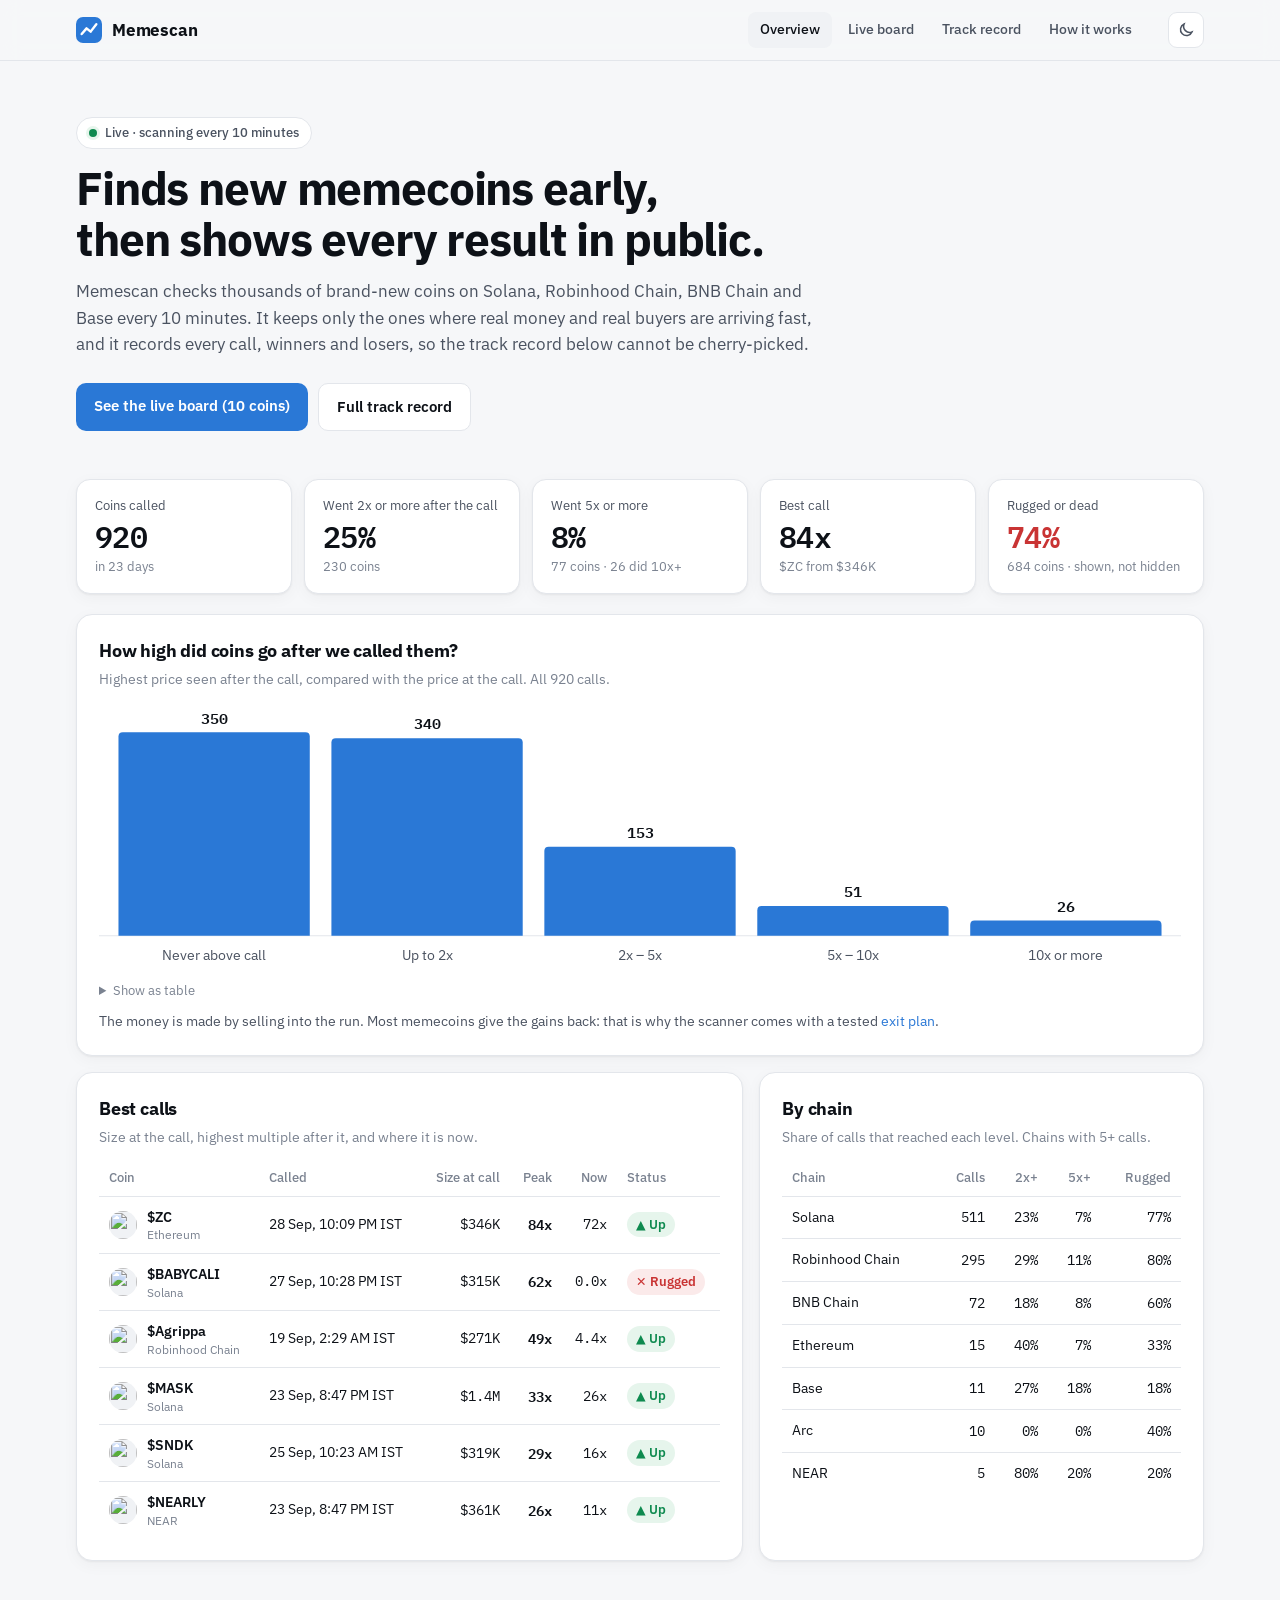
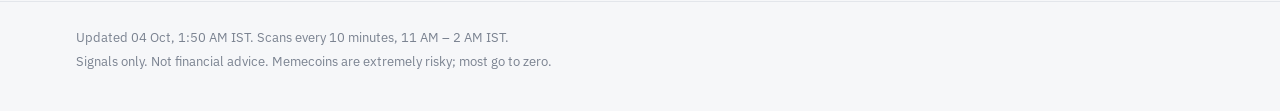
==== index.html @ b351936e "Website update 2026-10-03 20:23 UTC" ====
<!doctype html>
<html lang="en"><head>
<meta charset="utf-8"><meta name="viewport" content="width=device-width,initial-scale=1">
<title>Overview · Memescan</title>
<meta name="description" content="Memescan finds new memecoins early across Solana, Robinhood Chain, BNB Chain and Base, and publishes every call with its result.">
<link rel="icon" href="data:image/svg+xml,%3Csvg xmlns='http://www.w3.org/2000/svg' viewBox='0 0 32 32'%3E%3Crect width='32' height='32' rx='8' fill='%232a78d6'/%3E%3Cpath d='M7 21l6-7 5 4 7-9' stroke='white' stroke-width='3' fill='none' stroke-linecap='round' stroke-linejoin='round'/%3E%3C/svg%3E">
<script>try{var t=localStorage.getItem("ms-theme");if(t)document.documentElement.setAttribute("data-theme",t)}catch(e){}</script>
<link rel="preconnect" href="https://fonts.googleapis.com"><link rel="preconnect" href="https://fonts.gstatic.com" crossorigin><link href="https://fonts.googleapis.com/css2?family=IBM+Plex+Sans:wght@400;500;600;700&family=IBM+Plex+Mono:wght@500;600&display=swap" rel="stylesheet">
<link rel="stylesheet" href="style.css">
</head><body>
<header class="top"><div class="wrap topin">
  <a class="brand" href="index.html"><span class="logo" aria-hidden="true"></span>Memescan</a>
  <nav class="nav"><a href="index.html" aria-current=page>Overview</a><a href="board.html">Live board</a><a href="record.html">Track record</a><a href="method.html">How it works</a></nav>
  <button class="theme" id="theme" type="button" aria-label="Switch dark or light mode" title="Dark / light">
    <svg class="i-moon" viewBox="0 0 24 24" aria-hidden="true"><path d="M20 14.5A8 8 0 0 1 9.5 4a8 8 0 1 0 10.5 10.5z"/></svg>
    <svg class="i-sun" viewBox="0 0 24 24" aria-hidden="true"><circle cx="12" cy="12" r="4"/><path d="M12 2v2M12 20v2M4.9 4.9l1.4 1.4M17.7 17.7l1.4 1.4M2 12h2M20 12h2M4.9 19.1l1.4-1.4M17.7 6.3l1.4-1.4"/></svg>
  </button>
</div></header>
<main class="wrap">
<section class="hero">
  <span class="pill live"><i></i>Live · scanning every 10 minutes</span>
  <h1>Finds new memecoins early,<br>then shows every result in public.</h1>
  <p class="lede">Memescan checks thousands of brand-new coins on Solana, Robinhood Chain, BNB Chain and Base
  every 10 minutes. It keeps only the ones where real money and real buyers are arriving fast,
  and it records every call, winners and losers, so the track record below cannot be cherry-picked.</p>
  <div class="cta"><a class="btn" href="board.html">See the live board (10 coins)</a>
  <a class="btn ghost" href="record.html">Full track record</a></div>
</section>

<section class="tiles">
  <div class="tile"><span class="k">Coins called</span><span class="v">920</span><span class="h">in 23 days</span></div>
  <div class="tile"><span class="k">Went 2x or more after the call</span><span class="v">25%</span><span class="h">230 coins</span></div>
  <div class="tile"><span class="k">Went 5x or more</span><span class="v">8%</span><span class="h">77 coins · 26 did 10x+</span></div>
  <div class="tile"><span class="k">Best call</span><span class="v">84x</span><span class="h">$ZC from $346K</span></div>
  <div class="tile warn"><span class="k">Rugged or dead</span><span class="v">74%</span><span class="h">684 coins · shown, not hidden</span></div>
</section>

<section class="panel">
  <div class="ph2"><h2>How high did coins go after we called them?</h2>
  <p class="sub">Highest price seen after the call, compared with the price at the call. All 920 calls.</p></div>
  
<figure class="chart">
  <svg viewBox="0 0 1000 250" role="img" aria-label="How high calls went after the call">
    <line class="base" x1="0" x2="1000" y1="216" y2="216"/>
    <g class="bar"><title>Never above call: 350 calls (38%)</title><rect x="8.0" y="28" width="196.8" height="222" fill="transparent"/><path d="M18.0,216 V32.0 Q18.0,28.0 22.0,28.0 H190.8 Q194.8,28.0 194.8,32.0 V216 Z"/><text class="v" x="106.4" y="20.0" text-anchor="middle">350</text><text class="l" x="106.4" y="238" text-anchor="middle">Never above call</text></g><g class="bar"><title>Up to 2x: 340 calls (37%)</title><rect x="204.8" y="28" width="196.8" height="222" fill="transparent"/><path d="M214.8,216 V37.4 Q214.8,33.4 218.8,33.4 H387.6 Q391.6,33.4 391.6,37.4 V216 Z"/><text class="v" x="303.2" y="25.4" text-anchor="middle">340</text><text class="l" x="303.2" y="238" text-anchor="middle">Up to 2x</text></g><g class="bar"><title>2x – 5x: 153 calls (17%)</title><rect x="401.6" y="28" width="196.8" height="222" fill="transparent"/><path d="M411.6,216 V137.8 Q411.6,133.8 415.6,133.8 H584.4 Q588.4,133.8 588.4,137.8 V216 Z"/><text class="v" x="500.0" y="125.8" text-anchor="middle">153</text><text class="l" x="500.0" y="238" text-anchor="middle">2x – 5x</text></g><g class="bar"><title>5x – 10x: 51 calls (6%)</title><rect x="598.4" y="28" width="196.8" height="222" fill="transparent"/><path d="M608.4,216 V192.6 Q608.4,188.6 612.4,188.6 H781.2 Q785.2,188.6 785.2,192.6 V216 Z"/><text class="v" x="696.8" y="180.6" text-anchor="middle">51</text><text class="l" x="696.8" y="238" text-anchor="middle">5x – 10x</text></g><g class="bar"><title>10x or more: 26 calls (3%)</title><rect x="795.2" y="28" width="196.8" height="222" fill="transparent"/><path d="M805.2,216 V206.0 Q805.2,202.0 809.2,202.0 H978.0 Q982.0,202.0 982.0,206.0 V216 Z"/><text class="v" x="893.6" y="194.0" text-anchor="middle">26</text><text class="l" x="893.6" y="238" text-anchor="middle">10x or more</text></g>
  </svg>
  <details class="tableview"><summary>Show as table</summary>
    <table class="tbl small"><thead><tr><th>Highest price after the call</th><th>Calls</th><th>Share</th></tr></thead>
    <tbody><tr><td>Never above call</td><td>350</td><td>38%</td></tr><tr><td>Up to 2x</td><td>340</td><td>37%</td></tr><tr><td>2x – 5x</td><td>153</td><td>17%</td></tr><tr><td>5x – 10x</td><td>51</td><td>6%</td></tr><tr><td>10x or more</td><td>26</td><td>3%</td></tr></tbody></table></details>
</figure>
  <p class="note">The money is made by selling into the run. Most memecoins give the gains back:
  that is why the scanner comes with a tested <a href="method.html#exit">exit plan</a>.</p>
</section>

<div class="two">
<section class="panel">
  <div class="ph2"><h2>Best calls</h2><p class="sub">Size at the call, highest multiple after it, and where it is now.</p></div>
  <div class="scroll"><table class="tbl"><thead><tr><th>Coin</th><th>Called</th><th class=num>Size at call</th><th class=num>Peak</th><th class=num>Now</th><th>Status</th></tr></thead>
  <tbody><tr><td><div class="coin"><img src="https://cdn.dexscreener.com/cms/images/JQpVXIsES4OfgEFK?width=800&amp;height=800&amp;quality=95&amp;format=auto" alt="" loading="lazy" width="28" height="28"><div><b><a href="https://dexscreener.com/ethereum/0xf884f15815c943e08daebb0c8945d5b27cc7bfa4ed2880be1195048a9aad9f74" target="_blank" rel="noopener">$ZC</a></b><small>Ethereum</small></div></div></td><td>28 Sep, 10:09 PM IST</td><td class=num>$346K</td><td class='num em'>84x</td><td class=num>72x</td><td><span class="st good">▲ Up</span></td></tr><tr><td><div class="coin"><img src="https://cdn.dexscreener.com/cms/images/hQZdy748yNu90_dD?width=800&amp;height=800&amp;quality=95&amp;format=auto" alt="" loading="lazy" width="28" height="28"><div><b><a href="https://dexscreener.com/solana/9u9iogojtjavjt8uw8gxqptnazo9xktkfca2njkbask" target="_blank" rel="noopener">$BABYCALI</a></b><small>Solana</small></div></div></td><td>27 Sep, 10:28 PM IST</td><td class=num>$315K</td><td class='num em'>62x</td><td class=num>0.0x</td><td><span class="st bad">✕ Rugged</span></td></tr><tr><td><div class="coin"><img src="https://cdn.dexscreener.com/cms/images/pw6qn8a7rAB1Z5YX?width=800&amp;height=800&amp;quality=95&amp;format=auto" alt="" loading="lazy" width="28" height="28"><div><b><a href="https://dexscreener.com/robinhood/0x541bedd98337d22c46ff8196494f14e7d9922ddedf07b74df44c7020487e5fdf" target="_blank" rel="noopener">$Agrippa</a></b><small>Robinhood Chain</small></div></div></td><td>19 Sep, 2:29 AM IST</td><td class=num>$271K</td><td class='num em'>49x</td><td class=num>4.4x</td><td><span class="st good">▲ Up</span></td></tr><tr><td><div class="coin"><img src="https://cdn.dexscreener.com/cms/images/PB5UxIQwiLEbEuxL?width=800&amp;height=800&amp;quality=95&amp;format=auto" alt="" loading="lazy" width="28" height="28"><div><b><a href="https://dexscreener.com/solana/4gwh5sakgzoukhhj4rh3p5fmpu6ypuaexv6fah5jqyfm" target="_blank" rel="noopener">$MASK</a></b><small>Solana</small></div></div></td><td>23 Sep, 8:47 PM IST</td><td class=num>$1.4M</td><td class='num em'>33x</td><td class=num>26x</td><td><span class="st good">▲ Up</span></td></tr><tr><td><div class="coin"><img src="https://cdn.dexscreener.com/cms/images/ilHT3z5oniokEtrr?width=800&amp;height=800&amp;quality=95&amp;format=auto" alt="" loading="lazy" width="28" height="28"><div><b><a href="https://dexscreener.com/solana/dtrbpr4myid2s8wryckgidtqgu5r5uaw89cby9vv5be8" target="_blank" rel="noopener">$SNDK</a></b><small>Solana</small></div></div></td><td>25 Sep, 10:23 AM IST</td><td class=num>$319K</td><td class='num em'>29x</td><td class=num>16x</td><td><span class="st good">▲ Up</span></td></tr><tr><td><div class="coin"><img src="https://cdn.dexscreener.com/cms/images/s3Z9hduiknYDj9aP?width=800&amp;height=800&amp;quality=95&amp;format=auto" alt="" loading="lazy" width="28" height="28"><div><b><a href="https://dexscreener.com/near/refv2-nearly-993927.nearlytrade.near:wrap.near:10000" target="_blank" rel="noopener">$NEARLY</a></b><small>NEAR</small></div></div></td><td>23 Sep, 8:47 PM IST</td><td class=num>$361K</td><td class='num em'>26x</td><td class=num>11x</td><td><span class="st good">▲ Up</span></td></tr></tbody></table></div>
</section>
<section class="panel">
  <div class="ph2"><h2>By chain</h2><p class="sub">Share of calls that reached each level. Chains with 5+ calls.</p></div>
  <div class="scroll"><table class="tbl"><thead><tr><th>Chain</th><th class=num>Calls</th><th class=num>2x+</th><th class=num>5x+</th><th class=num>Rugged</th></tr></thead>
  <tbody><tr><td>Solana</td><td class=num>511</td><td class=num>23%</td><td class=num>7%</td><td class=num>77%</td></tr><tr><td>Robinhood Chain</td><td class=num>295</td><td class=num>29%</td><td class=num>11%</td><td class=num>80%</td></tr><tr><td>BNB Chain</td><td class=num>72</td><td class=num>18%</td><td class=num>8%</td><td class=num>60%</td></tr><tr><td>Ethereum</td><td class=num>15</td><td class=num>40%</td><td class=num>7%</td><td class=num>33%</td></tr><tr><td>Base</td><td class=num>11</td><td class=num>27%</td><td class=num>18%</td><td class=num>18%</td></tr><tr><td>Arc</td><td class=num>10</td><td class=num>0%</td><td class=num>0%</td><td class=num>40%</td></tr><tr><td>NEAR</td><td class=num>5</td><td class=num>80%</td><td class=num>20%</td><td class=num>20%</td></tr></tbody></table></div>
</section>
</div></main>
<footer class="foot"><div class="wrap">
  <p>Updated 04 Oct, 1:50 AM IST. Scans every 10 minutes, 11 AM – 2 AM IST.</p>
  <p>Signals only. Not financial advice. Memecoins are extremely risky; most go to zero.</p>
</div></footer>
<script>
(function(){var b=document.getElementById("theme"),r=document.documentElement;
function dark(){var t=r.getAttribute("data-theme");return t?t==="dark":matchMedia("(prefers-color-scheme: dark)").matches}
b.addEventListener("click",function(){var n=dark()?"light":"dark";r.setAttribute("data-theme",n);try{localStorage.setItem("ms-theme",n)}catch(e){}});})();
</script>

</body></html>
---- style.css ----
:root{--bg:#f6f7f9;--surface:#ffffff;--surface-2:#f0f2f5;--line:#e3e6eb;--ink:#0d1117;--ink-2:#4a5260;--ink-3:#7a8290;
--brand:#2a78d6;--brand-ink:#ffffff;--good:#0e8a4f;--good-bg:#e6f5ec;--bad:#c93434;--bad-bg:#fbeaea;--mid:#8a6a00;--mid-bg:#fbf3dc;
--hot:#b4531b;--shadow:0 1px 2px rgba(13,17,23,.05),0 4px 16px rgba(13,17,23,.04);color-scheme:light}
@media (prefers-color-scheme:dark){:root:not([data-theme="light"]){--bg:#0b0e13;--surface:#12161d;--surface-2:#181d26;--line:#232a35;
--ink:#eef1f5;--ink-2:#aab2bf;--ink-3:#7c8594;--brand:#3987e5;--good:#3ccf86;--good-bg:#0f2a1d;--bad:#ff7b7b;--bad-bg:#2d1416;
--mid:#e6b94a;--mid-bg:#2a2210;--hot:#ff9a5c;--shadow:none;--sun:block;--moon:none;color-scheme:dark}}
:root[data-theme="dark"]{--bg:#0b0e13;--surface:#12161d;--surface-2:#181d26;--line:#232a35;--ink:#eef1f5;--ink-2:#aab2bf;--ink-3:#7c8594;
--brand:#3987e5;--good:#3ccf86;--good-bg:#0f2a1d;--bad:#ff7b7b;--bad-bg:#2d1416;--mid:#e6b94a;--mid-bg:#2a2210;--hot:#ff9a5c;--shadow:none;--sun:block;--moon:none;color-scheme:dark}
*{box-sizing:border-box}html{-webkit-text-size-adjust:100%}
body{margin:0;background:var(--bg);color:var(--ink);font:15px/1.55 'IBM Plex Sans',system-ui,-apple-system,Segoe UI,sans-serif}
a{color:var(--brand);text-decoration:none}a:hover{text-decoration:underline}
.wrap{max-width:1160px;margin:0 auto;padding:0 16px}
.top{position:sticky;top:0;z-index:5;background:color-mix(in srgb,var(--bg) 88%,transparent);backdrop-filter:blur(10px);border-bottom:1px solid var(--line)}
.topin{display:flex;align-items:center;gap:24px;height:60px}
.brand{display:flex;align-items:center;gap:10px;font-weight:700;font-size:17px;color:var(--ink);letter-spacing:-.01em}
.brand:hover{text-decoration:none}
.logo{width:26px;height:26px;border-radius:7px;background:var(--brand) url("data:image/svg+xml,%3Csvg xmlns='http://www.w3.org/2000/svg' viewBox='0 0 32 32'%3E%3Cpath d='M7 21l6-7 5 4 7-9' stroke='white' stroke-width='3' fill='none' stroke-linecap='round' stroke-linejoin='round'/%3E%3C/svg%3E") center/100%}
.nav{display:flex;gap:4px;overflow-x:auto;scrollbar-width:none;margin-left:auto}
.nav a{color:var(--ink-2);padding:7px 12px;border-radius:8px;font-weight:500;font-size:14px;white-space:nowrap}
.nav a:hover{background:var(--surface-2);text-decoration:none;color:var(--ink)}
.nav a[aria-current]{color:var(--ink);background:var(--surface-2)}
.theme{flex:none;width:36px;height:36px;border-radius:9px;border:1px solid var(--line);background:var(--surface);color:var(--ink-2);display:grid;place-items:center;cursor:pointer;padding:0}
.theme:hover{color:var(--ink)}.theme:focus-visible,.btn:focus-visible,.nav a:focus-visible{outline:2px solid var(--brand);outline-offset:2px}
.theme svg{width:18px;height:18px;fill:none;stroke:currentColor;stroke-width:2;stroke-linecap:round}
.theme .i-sun{display:var(--sun,none)}.theme .i-moon{display:var(--moon,block)}
h1{font-size:clamp(28px,4.4vw,46px);line-height:1.1;letter-spacing:-.025em;margin:14px 0 14px;font-weight:700}
h2{font-size:18px;margin:0;letter-spacing:-.01em}h3{margin:0}
.lede{color:var(--ink-2);font-size:17px;max-width:760px;margin:0}
.hero{padding:56px 0 28px}.pagehead{padding:40px 0 20px}
.pill{display:inline-flex;align-items:center;gap:8px;font-size:13px;font-weight:500;padding:5px 12px;border-radius:99px;border:1px solid var(--line);background:var(--surface);color:var(--ink-2)}
.pill i{width:8px;height:8px;border-radius:50%;background:var(--good);box-shadow:0 0 0 3px var(--good-bg)}
.pill.quiet i{background:var(--mid);box-shadow:0 0 0 3px var(--mid-bg)}
.cta{display:flex;gap:10px;flex-wrap:wrap;margin-top:26px}
.btn{background:var(--brand);color:var(--brand-ink);padding:11px 18px;border-radius:10px;font-weight:600;font-size:15px}
.btn:hover{text-decoration:none;filter:brightness(1.08)}
.btn.ghost{background:var(--surface);color:var(--ink);border:1px solid var(--line)}
.tiles{display:grid;grid-template-columns:repeat(auto-fit,minmax(190px,1fr));gap:12px;margin:20px 0}
.tile{background:var(--surface);border:1px solid var(--line);border-radius:14px;padding:16px 18px;box-shadow:var(--shadow);display:flex;flex-direction:column;gap:4px;min-width:0}
.tile .k{font-size:13px;color:var(--ink-2)}
.tile .v{font:600 30px/1.1 'IBM Plex Mono',ui-monospace,monospace;letter-spacing:-.02em}
.tile .h{font-size:13px;color:var(--ink-3)}
.tile.warn .v{color:var(--bad)}
.tiles.small .v{font-size:24px}
.panel{background:var(--surface);border:1px solid var(--line);border-radius:16px;padding:22px;box-shadow:var(--shadow);margin:16px 0}
.panel p{margin:10px 0 0}.ph2{margin-bottom:12px}.sub{color:var(--ink-3);font-size:14px;margin:4px 0 0!important}
.note{color:var(--ink-2);font-size:14px}
.two{display:grid;grid-template-columns:1.5fr 1fr;gap:16px}.two .panel{margin:0}
.chart{margin:8px 0 0}.chart svg{width:100%;height:auto;display:block}
.chart .bar path{fill:var(--brand)}.chart .bar:hover path{filter:brightness(1.15)}
.chart .v{font:600 14px 'IBM Plex Mono',monospace;fill:var(--ink)}.chart .l{font-size:12.5px;fill:var(--ink-2)}
.chart .base{stroke:var(--line);stroke-width:1}
.tableview{margin-top:8px;font-size:13px;color:var(--ink-3)}.tableview summary{cursor:pointer}
.scroll{overflow-x:auto;-webkit-overflow-scrolling:touch}
.tbl{width:100%;border-collapse:collapse;font-size:14px}
.tbl th{text-align:left;font-weight:500;color:var(--ink-3);font-size:12.5px;padding:8px 10px;border-bottom:1px solid var(--line);white-space:nowrap}
.tbl td{padding:10px;border-bottom:1px solid var(--line);white-space:nowrap;vertical-align:middle}
.tbl tr:last-child td{border-bottom:0}.tbl th.num{font-family:inherit;font-size:12.5px}.tbl .num{text-align:right;font-family:'IBM Plex Mono',monospace;font-size:13.5px}
.tbl .em{font-weight:600}.tbl td.up{color:var(--good)}.tbl td.down{color:var(--bad)}.tbl.small td,.tbl.small th{padding:6px 8px}
.tbl th[data-sort]{cursor:pointer}.tbl th[data-sort]::after{content:" ↕";opacity:.4}
.tbl th[aria-sort=descending]::after{content:" ↓";opacity:1}.tbl th[aria-sort=ascending]::after{content:" ↑";opacity:1}
.coin{display:flex;align-items:center;gap:10px}.coin img,.coin .ph{width:28px;height:28px;border-radius:50%;flex:none;object-fit:cover;background:var(--surface-2)}
.coin .ph{display:grid;place-items:center;font-size:12px;font-weight:600;color:var(--ink-2)}
.coin b{display:block;font-weight:600}.coin b a{color:var(--ink)}.coin small{display:block;color:var(--ink-3);font-size:12px;line-height:1.2}
.st{display:inline-block;font-size:12.5px;font-weight:600;padding:3px 9px;border-radius:99px}
.st.good{color:var(--good);background:var(--good-bg)}.st.bad{color:var(--bad);background:var(--bad-bg)}.st.mid{color:var(--mid);background:var(--mid-bg)}
.filters{display:flex;flex-wrap:wrap;gap:12px;align-items:flex-end;margin-bottom:12px}
.filters label{display:flex;flex-direction:column;gap:4px;font-size:12.5px;color:var(--ink-3)}
.filters input,.filters select{font:inherit;font-size:14px;color:var(--ink);background:var(--surface-2);border:1px solid var(--line);border-radius:8px;padding:8px 10px;min-width:150px}
.count{margin-left:auto;color:var(--ink-3);font-size:13px}
.exit{margin-top:14px;display:inline-block;background:var(--mid-bg);color:var(--mid);font-weight:600;font-size:14px;padding:8px 14px;border-radius:10px}
.grid{display:grid;grid-template-columns:repeat(2,1fr);gap:16px;margin:10px 0 30px}
.card{background:var(--surface);border:1px solid var(--line);border-radius:16px;padding:18px;box-shadow:var(--shadow);display:flex;flex-direction:column;gap:14px;min-width:0}
.card.strong{border-color:color-mix(in srgb,var(--hot) 55%,var(--line))}
.card header{display:flex;align-items:center;gap:12px}
.card .rank{font:600 13px 'IBM Plex Mono',monospace;color:var(--ink-3)}
.card .t{min-width:0;flex:1}.card h3{font-size:20px;letter-spacing:-.01em}.card h3 a{color:var(--ink)}
.card .t small{color:var(--ink-3);display:block;overflow:hidden;text-overflow:ellipsis;white-space:nowrap}
.card .score{font:600 22px 'IBM Plex Mono',monospace;background:var(--surface-2);border-radius:10px;padding:6px 10px}
.card.strong .score{color:var(--hot)}
.chips{display:flex;flex-wrap:wrap;gap:6px}
.chip{font-size:12px;font-weight:500;padding:3px 9px;border-radius:99px;background:var(--surface-2);color:var(--ink-2)}
.chip.lane{color:var(--brand)}.chip.good{color:var(--good);background:var(--good-bg)}.chip.hot{color:var(--hot);background:color-mix(in srgb,var(--hot) 14%,transparent)}
.facts{display:grid;grid-template-columns:repeat(4,1fr);gap:10px 12px;background:var(--surface-2);border-radius:12px;padding:12px}
.fact{display:flex;flex-direction:column;min-width:0}.fact span{font-size:11.5px;color:var(--ink-3)}
.fact b{font:600 14px 'IBM Plex Mono',monospace}.fact b.up{color:var(--good)}.fact b.down{color:var(--bad)}
.story{border-left:3px solid var(--brand);padding-left:12px;font-size:14px;color:var(--ink-2)}.story p{margin:6px 0}
.vchip{font-size:12px;font-weight:600;text-transform:capitalize;color:var(--ink-2)}
.vchip.strong{color:var(--good)}.vchip.weak{color:var(--bad)}
.flags,.why ul{margin:0;padding-left:18px;font-size:14px;color:var(--ink-2)}.flags li,.warn li{color:var(--bad)}
.why .warn{margin-top:6px}
.card footer{display:flex;flex-wrap:wrap;gap:8px 14px;align-items:center;border-top:1px solid var(--line);padding-top:12px;margin-top:auto}
.card code{font-size:11.5px;color:var(--ink-3);overflow:hidden;text-overflow:ellipsis;white-space:nowrap;max-width:100%;user-select:all}
.links{display:flex;gap:10px;flex-wrap:wrap;font-size:13px}
.empty{text-align:center;color:var(--ink-2)}
.steps{display:grid;grid-template-columns:repeat(5,1fr);gap:12px;margin:10px 0}
.step{background:var(--surface);border:1px solid var(--line);border-radius:14px;padding:18px;box-shadow:var(--shadow)}
.step span{display:inline-grid;place-items:center;width:28px;height:28px;border-radius:8px;background:var(--brand);color:#fff;font-weight:700;font-size:14px}
.step h3{margin:12px 0 6px;font-size:16px}.step p{margin:0;font-size:14px;color:var(--ink-2)}
.plain{margin:0;padding-left:18px;color:var(--ink-2)}.plain li{margin:8px 0}.plain b{color:var(--ink)}
.foot{border-top:1px solid var(--line);margin-top:40px;padding:22px 0 34px;color:var(--ink-3);font-size:13px}.foot p{margin:4px 0}
@media (max-width:960px){.two,.grid{grid-template-columns:1fr}.steps{grid-template-columns:1fr 1fr}}
@media (max-width:560px){.tiles{grid-template-columns:1fr 1fr}.tile{padding:14px}.tile .v{font-size:24px}.facts{grid-template-columns:repeat(2,1fr)}
.steps{grid-template-columns:1fr}.hero{padding-top:32px}.topin{flex-wrap:wrap;height:auto;gap:8px;padding-top:10px}.theme{margin-left:auto}.nav{order:3;width:100%;margin:0 0 0 -8px;padding-bottom:8px}.nav a{padding:6px 8px;font-size:13.5px}.count{margin-left:0}}
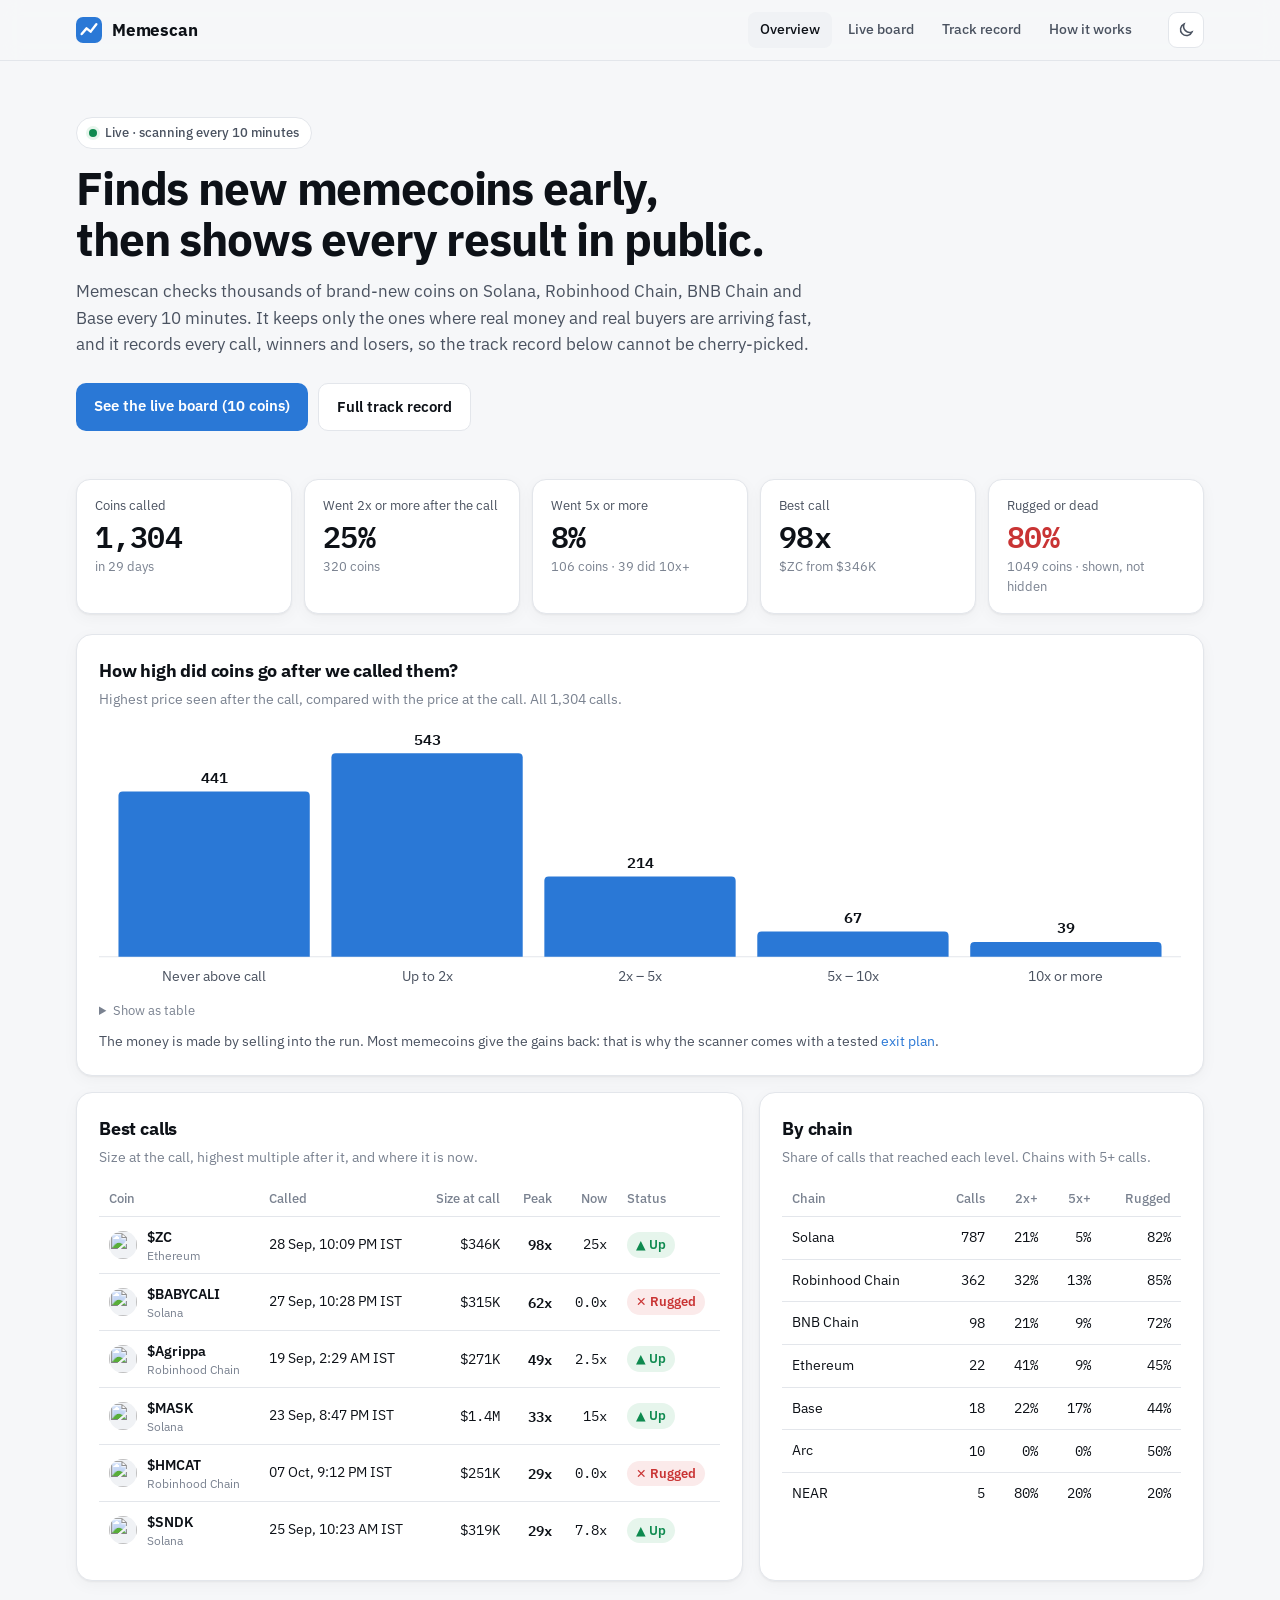
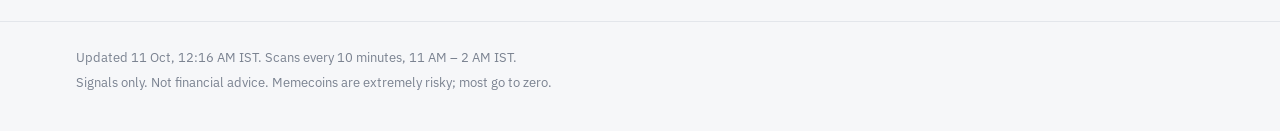
==== commit 2c9a6745: "Website update 2026-10-10 18:48 UTC" ====
--- a/index.html
+++ b/index.html
@@ -28,25 +28,25 @@
 </section>
 
 <section class="tiles">
-  <div class="tile"><span class="k">Coins called</span><span class="v">920</span><span class="h">in 23 days</span></div>
-  <div class="tile"><span class="k">Went 2x or more after the call</span><span class="v">25%</span><span class="h">230 coins</span></div>
-  <div class="tile"><span class="k">Went 5x or more</span><span class="v">8%</span><span class="h">77 coins · 26 did 10x+</span></div>
-  <div class="tile"><span class="k">Best call</span><span class="v">84x</span><span class="h">$ZC from $346K</span></div>
-  <div class="tile warn"><span class="k">Rugged or dead</span><span class="v">74%</span><span class="h">684 coins · shown, not hidden</span></div>
+  <div class="tile"><span class="k">Coins called</span><span class="v">1,304</span><span class="h">in 29 days</span></div>
+  <div class="tile"><span class="k">Went 2x or more after the call</span><span class="v">25%</span><span class="h">320 coins</span></div>
+  <div class="tile"><span class="k">Went 5x or more</span><span class="v">8%</span><span class="h">106 coins · 39 did 10x+</span></div>
+  <div class="tile"><span class="k">Best call</span><span class="v">98x</span><span class="h">$ZC from $346K</span></div>
+  <div class="tile warn"><span class="k">Rugged or dead</span><span class="v">80%</span><span class="h">1049 coins · shown, not hidden</span></div>
 </section>
 
 <section class="panel">
   <div class="ph2"><h2>How high did coins go after we called them?</h2>
-  <p class="sub">Highest price seen after the call, compared with the price at the call. All 920 calls.</p></div>
+  <p class="sub">Highest price seen after the call, compared with the price at the call. All 1,304 calls.</p></div>
   
 <figure class="chart">
   <svg viewBox="0 0 1000 250" role="img" aria-label="How high calls went after the call">
     <line class="base" x1="0" x2="1000" y1="216" y2="216"/>
-    <g class="bar"><title>Never above call: 350 calls (38%)</title><rect x="8.0" y="28" width="196.8" height="222" fill="transparent"/><path d="M18.0,216 V32.0 Q18.0,28.0 22.0,28.0 H190.8 Q194.8,28.0 194.8,32.0 V216 Z"/><text class="v" x="106.4" y="20.0" text-anchor="middle">350</text><text class="l" x="106.4" y="238" text-anchor="middle">Never above call</text></g><g class="bar"><title>Up to 2x: 340 calls (37%)</title><rect x="204.8" y="28" width="196.8" height="222" fill="transparent"/><path d="M214.8,216 V37.4 Q214.8,33.4 218.8,33.4 H387.6 Q391.6,33.4 391.6,37.4 V216 Z"/><text class="v" x="303.2" y="25.4" text-anchor="middle">340</text><text class="l" x="303.2" y="238" text-anchor="middle">Up to 2x</text></g><g class="bar"><title>2x – 5x: 153 calls (17%)</title><rect x="401.6" y="28" width="196.8" height="222" fill="transparent"/><path d="M411.6,216 V137.8 Q411.6,133.8 415.6,133.8 H584.4 Q588.4,133.8 588.4,137.8 V216 Z"/><text class="v" x="500.0" y="125.8" text-anchor="middle">153</text><text class="l" x="500.0" y="238" text-anchor="middle">2x – 5x</text></g><g class="bar"><title>5x – 10x: 51 calls (6%)</title><rect x="598.4" y="28" width="196.8" height="222" fill="transparent"/><path d="M608.4,216 V192.6 Q608.4,188.6 612.4,188.6 H781.2 Q785.2,188.6 785.2,192.6 V216 Z"/><text class="v" x="696.8" y="180.6" text-anchor="middle">51</text><text class="l" x="696.8" y="238" text-anchor="middle">5x – 10x</text></g><g class="bar"><title>10x or more: 26 calls (3%)</title><rect x="795.2" y="28" width="196.8" height="222" fill="transparent"/><path d="M805.2,216 V206.0 Q805.2,202.0 809.2,202.0 H978.0 Q982.0,202.0 982.0,206.0 V216 Z"/><text class="v" x="893.6" y="194.0" text-anchor="middle">26</text><text class="l" x="893.6" y="238" text-anchor="middle">10x or more</text></g>
+    <g class="bar"><title>Never above call: 441 calls (34%)</title><rect x="8.0" y="28" width="196.8" height="222" fill="transparent"/><path d="M18.0,216 V67.3 Q18.0,63.3 22.0,63.3 H190.8 Q194.8,63.3 194.8,67.3 V216 Z"/><text class="v" x="106.4" y="55.3" text-anchor="middle">441</text><text class="l" x="106.4" y="238" text-anchor="middle">Never above call</text></g><g class="bar"><title>Up to 2x: 543 calls (42%)</title><rect x="204.8" y="28" width="196.8" height="222" fill="transparent"/><path d="M214.8,216 V32.0 Q214.8,28.0 218.8,28.0 H387.6 Q391.6,28.0 391.6,32.0 V216 Z"/><text class="v" x="303.2" y="20.0" text-anchor="middle">543</text><text class="l" x="303.2" y="238" text-anchor="middle">Up to 2x</text></g><g class="bar"><title>2x – 5x: 214 calls (16%)</title><rect x="401.6" y="28" width="196.8" height="222" fill="transparent"/><path d="M411.6,216 V145.9 Q411.6,141.9 415.6,141.9 H584.4 Q588.4,141.9 588.4,145.9 V216 Z"/><text class="v" x="500.0" y="133.9" text-anchor="middle">214</text><text class="l" x="500.0" y="238" text-anchor="middle">2x – 5x</text></g><g class="bar"><title>5x – 10x: 67 calls (5%)</title><rect x="598.4" y="28" width="196.8" height="222" fill="transparent"/><path d="M608.4,216 V196.8 Q608.4,192.8 612.4,192.8 H781.2 Q785.2,192.8 785.2,196.8 V216 Z"/><text class="v" x="696.8" y="184.8" text-anchor="middle">67</text><text class="l" x="696.8" y="238" text-anchor="middle">5x – 10x</text></g><g class="bar"><title>10x or more: 39 calls (3%)</title><rect x="795.2" y="28" width="196.8" height="222" fill="transparent"/><path d="M805.2,216 V206.5 Q805.2,202.5 809.2,202.5 H978.0 Q982.0,202.5 982.0,206.5 V216 Z"/><text class="v" x="893.6" y="194.5" text-anchor="middle">39</text><text class="l" x="893.6" y="238" text-anchor="middle">10x or more</text></g>
   </svg>
   <details class="tableview"><summary>Show as table</summary>
     <table class="tbl small"><thead><tr><th>Highest price after the call</th><th>Calls</th><th>Share</th></tr></thead>
-    <tbody><tr><td>Never above call</td><td>350</td><td>38%</td></tr><tr><td>Up to 2x</td><td>340</td><td>37%</td></tr><tr><td>2x – 5x</td><td>153</td><td>17%</td></tr><tr><td>5x – 10x</td><td>51</td><td>6%</td></tr><tr><td>10x or more</td><td>26</td><td>3%</td></tr></tbody></table></details>
+    <tbody><tr><td>Never above call</td><td>441</td><td>34%</td></tr><tr><td>Up to 2x</td><td>543</td><td>42%</td></tr><tr><td>2x – 5x</td><td>214</td><td>16%</td></tr><tr><td>5x – 10x</td><td>67</td><td>5%</td></tr><tr><td>10x or more</td><td>39</td><td>3%</td></tr></tbody></table></details>
 </figure>
   <p class="note">The money is made by selling into the run. Most memecoins give the gains back:
   that is why the scanner comes with a tested <a href="method.html#exit">exit plan</a>.</p>
@@ -56,16 +56,16 @@
 <section class="panel">
   <div class="ph2"><h2>Best calls</h2><p class="sub">Size at the call, highest multiple after it, and where it is now.</p></div>
   <div class="scroll"><table class="tbl"><thead><tr><th>Coin</th><th>Called</th><th class=num>Size at call</th><th class=num>Peak</th><th class=num>Now</th><th>Status</th></tr></thead>
-  <tbody><tr><td><div class="coin"><img src="https://cdn.dexscreener.com/cms/images/JQpVXIsES4OfgEFK?width=800&amp;height=800&amp;quality=95&amp;format=auto" alt="" loading="lazy" width="28" height="28"><div><b><a href="https://dexscreener.com/ethereum/0xf884f15815c943e08daebb0c8945d5b27cc7bfa4ed2880be1195048a9aad9f74" target="_blank" rel="noopener">$ZC</a></b><small>Ethereum</small></div></div></td><td>28 Sep, 10:09 PM IST</td><td class=num>$346K</td><td class='num em'>84x</td><td class=num>72x</td><td><span class="st good">▲ Up</span></td></tr><tr><td><div class="coin"><img src="https://cdn.dexscreener.com/cms/images/hQZdy748yNu90_dD?width=800&amp;height=800&amp;quality=95&amp;format=auto" alt="" loading="lazy" width="28" height="28"><div><b><a href="https://dexscreener.com/solana/9u9iogojtjavjt8uw8gxqptnazo9xktkfca2njkbask" target="_blank" rel="noopener">$BABYCALI</a></b><small>Solana</small></div></div></td><td>27 Sep, 10:28 PM IST</td><td class=num>$315K</td><td class='num em'>62x</td><td class=num>0.0x</td><td><span class="st bad">✕ Rugged</span></td></tr><tr><td><div class="coin"><img src="https://cdn.dexscreener.com/cms/images/pw6qn8a7rAB1Z5YX?width=800&amp;height=800&amp;quality=95&amp;format=auto" alt="" loading="lazy" width="28" height="28"><div><b><a href="https://dexscreener.com/robinhood/0x541bedd98337d22c46ff8196494f14e7d9922ddedf07b74df44c7020487e5fdf" target="_blank" rel="noopener">$Agrippa</a></b><small>Robinhood Chain</small></div></div></td><td>19 Sep, 2:29 AM IST</td><td class=num>$271K</td><td class='num em'>49x</td><td class=num>4.4x</td><td><span class="st good">▲ Up</span></td></tr><tr><td><div class="coin"><img src="https://cdn.dexscreener.com/cms/images/PB5UxIQwiLEbEuxL?width=800&amp;height=800&amp;quality=95&amp;format=auto" alt="" loading="lazy" width="28" height="28"><div><b><a href="https://dexscreener.com/solana/4gwh5sakgzoukhhj4rh3p5fmpu6ypuaexv6fah5jqyfm" target="_blank" rel="noopener">$MASK</a></b><small>Solana</small></div></div></td><td>23 Sep, 8:47 PM IST</td><td class=num>$1.4M</td><td class='num em'>33x</td><td class=num>26x</td><td><span class="st good">▲ Up</span></td></tr><tr><td><div class="coin"><img src="https://cdn.dexscreener.com/cms/images/ilHT3z5oniokEtrr?width=800&amp;height=800&amp;quality=95&amp;format=auto" alt="" loading="lazy" width="28" height="28"><div><b><a href="https://dexscreener.com/solana/dtrbpr4myid2s8wryckgidtqgu5r5uaw89cby9vv5be8" target="_blank" rel="noopener">$SNDK</a></b><small>Solana</small></div></div></td><td>25 Sep, 10:23 AM IST</td><td class=num>$319K</td><td class='num em'>29x</td><td class=num>16x</td><td><span class="st good">▲ Up</span></td></tr><tr><td><div class="coin"><img src="https://cdn.dexscreener.com/cms/images/s3Z9hduiknYDj9aP?width=800&amp;height=800&amp;quality=95&amp;format=auto" alt="" loading="lazy" width="28" height="28"><div><b><a href="https://dexscreener.com/near/refv2-nearly-993927.nearlytrade.near:wrap.near:10000" target="_blank" rel="noopener">$NEARLY</a></b><small>NEAR</small></div></div></td><td>23 Sep, 8:47 PM IST</td><td class=num>$361K</td><td class='num em'>26x</td><td class=num>11x</td><td><span class="st good">▲ Up</span></td></tr></tbody></table></div>
+  <tbody><tr><td><div class="coin"><img src="https://cdn.dexscreener.com/cms/images/JQpVXIsES4OfgEFK?width=800&amp;height=800&amp;quality=95&amp;format=auto" alt="" loading="lazy" width="28" height="28"><div><b><a href="https://dexscreener.com/ethereum/0xf884f15815c943e08daebb0c8945d5b27cc7bfa4ed2880be1195048a9aad9f74" target="_blank" rel="noopener">$ZC</a></b><small>Ethereum</small></div></div></td><td>28 Sep, 10:09 PM IST</td><td class=num>$346K</td><td class='num em'>98x</td><td class=num>25x</td><td><span class="st good">▲ Up</span></td></tr><tr><td><div class="coin"><img src="https://cdn.dexscreener.com/cms/images/hQZdy748yNu90_dD?width=800&amp;height=800&amp;quality=95&amp;format=auto" alt="" loading="lazy" width="28" height="28"><div><b><a href="https://dexscreener.com/solana/9u9iogojtjavjt8uw8gxqptnazo9xktkfca2njkbask" target="_blank" rel="noopener">$BABYCALI</a></b><small>Solana</small></div></div></td><td>27 Sep, 10:28 PM IST</td><td class=num>$315K</td><td class='num em'>62x</td><td class=num>0.0x</td><td><span class="st bad">✕ Rugged</span></td></tr><tr><td><div class="coin"><img src="https://cdn.dexscreener.com/cms/images/pw6qn8a7rAB1Z5YX?width=800&amp;height=800&amp;quality=95&amp;format=auto" alt="" loading="lazy" width="28" height="28"><div><b><a href="https://dexscreener.com/robinhood/0x541bedd98337d22c46ff8196494f14e7d9922ddedf07b74df44c7020487e5fdf" target="_blank" rel="noopener">$Agrippa</a></b><small>Robinhood Chain</small></div></div></td><td>19 Sep, 2:29 AM IST</td><td class=num>$271K</td><td class='num em'>49x</td><td class=num>2.5x</td><td><span class="st good">▲ Up</span></td></tr><tr><td><div class="coin"><img src="https://cdn.dexscreener.com/cms/images/PB5UxIQwiLEbEuxL?width=800&amp;height=800&amp;quality=95&amp;format=auto" alt="" loading="lazy" width="28" height="28"><div><b><a href="https://dexscreener.com/solana/4gwh5sakgzoukhhj4rh3p5fmpu6ypuaexv6fah5jqyfm" target="_blank" rel="noopener">$MASK</a></b><small>Solana</small></div></div></td><td>23 Sep, 8:47 PM IST</td><td class=num>$1.4M</td><td class='num em'>33x</td><td class=num>15x</td><td><span class="st good">▲ Up</span></td></tr><tr><td><div class="coin"><img src="https://cdn.dexscreener.com/cms/images/lcXsApmdBnPJvsBI?width=800&amp;height=800&amp;quality=95&amp;format=auto" alt="" loading="lazy" width="28" height="28"><div><b><a href="https://dexscreener.com/robinhood/0xe64ac6370198702bf54679d014cb72cac3d5fe34e575d62e2d8f1629c87f54c7" target="_blank" rel="noopener">$HMCAT</a></b><small>Robinhood Chain</small></div></div></td><td>07 Oct, 9:12 PM IST</td><td class=num>$251K</td><td class='num em'>29x</td><td class=num>0.0x</td><td><span class="st bad">✕ Rugged</span></td></tr><tr><td><div class="coin"><img src="https://cdn.dexscreener.com/cms/images/QCEwCaFdTEtQgnji?width=800&amp;height=800&amp;quality=95&amp;format=auto" alt="" loading="lazy" width="28" height="28"><div><b><a href="https://dexscreener.com/solana/easwkdoy1n8j6hmfekvqhoz8yffs7vhunszobgtfu8jw" target="_blank" rel="noopener">$SNDK</a></b><small>Solana</small></div></div></td><td>25 Sep, 10:23 AM IST</td><td class=num>$319K</td><td class='num em'>29x</td><td class=num>7.8x</td><td><span class="st good">▲ Up</span></td></tr></tbody></table></div>
 </section>
 <section class="panel">
   <div class="ph2"><h2>By chain</h2><p class="sub">Share of calls that reached each level. Chains with 5+ calls.</p></div>
   <div class="scroll"><table class="tbl"><thead><tr><th>Chain</th><th class=num>Calls</th><th class=num>2x+</th><th class=num>5x+</th><th class=num>Rugged</th></tr></thead>
-  <tbody><tr><td>Solana</td><td class=num>511</td><td class=num>23%</td><td class=num>7%</td><td class=num>77%</td></tr><tr><td>Robinhood Chain</td><td class=num>295</td><td class=num>29%</td><td class=num>11%</td><td class=num>80%</td></tr><tr><td>BNB Chain</td><td class=num>72</td><td class=num>18%</td><td class=num>8%</td><td class=num>60%</td></tr><tr><td>Ethereum</td><td class=num>15</td><td class=num>40%</td><td class=num>7%</td><td class=num>33%</td></tr><tr><td>Base</td><td class=num>11</td><td class=num>27%</td><td class=num>18%</td><td class=num>18%</td></tr><tr><td>Arc</td><td class=num>10</td><td class=num>0%</td><td class=num>0%</td><td class=num>40%</td></tr><tr><td>NEAR</td><td class=num>5</td><td class=num>80%</td><td class=num>20%</td><td class=num>20%</td></tr></tbody></table></div>
+  <tbody><tr><td>Solana</td><td class=num>787</td><td class=num>21%</td><td class=num>5%</td><td class=num>82%</td></tr><tr><td>Robinhood Chain</td><td class=num>362</td><td class=num>32%</td><td class=num>13%</td><td class=num>85%</td></tr><tr><td>BNB Chain</td><td class=num>98</td><td class=num>21%</td><td class=num>9%</td><td class=num>72%</td></tr><tr><td>Ethereum</td><td class=num>22</td><td class=num>41%</td><td class=num>9%</td><td class=num>45%</td></tr><tr><td>Base</td><td class=num>18</td><td class=num>22%</td><td class=num>17%</td><td class=num>44%</td></tr><tr><td>Arc</td><td class=num>10</td><td class=num>0%</td><td class=num>0%</td><td class=num>50%</td></tr><tr><td>NEAR</td><td class=num>5</td><td class=num>80%</td><td class=num>20%</td><td class=num>20%</td></tr></tbody></table></div>
 </section>
 </div></main>
 <footer class="foot"><div class="wrap">
-  <p>Updated 04 Oct, 1:50 AM IST. Scans every 10 minutes, 11 AM – 2 AM IST.</p>
+  <p>Updated 11 Oct, 12:16 AM IST. Scans every 10 minutes, 11 AM – 2 AM IST.</p>
   <p>Signals only. Not financial advice. Memecoins are extremely risky; most go to zero.</p>
 </div></footer>
 <script>
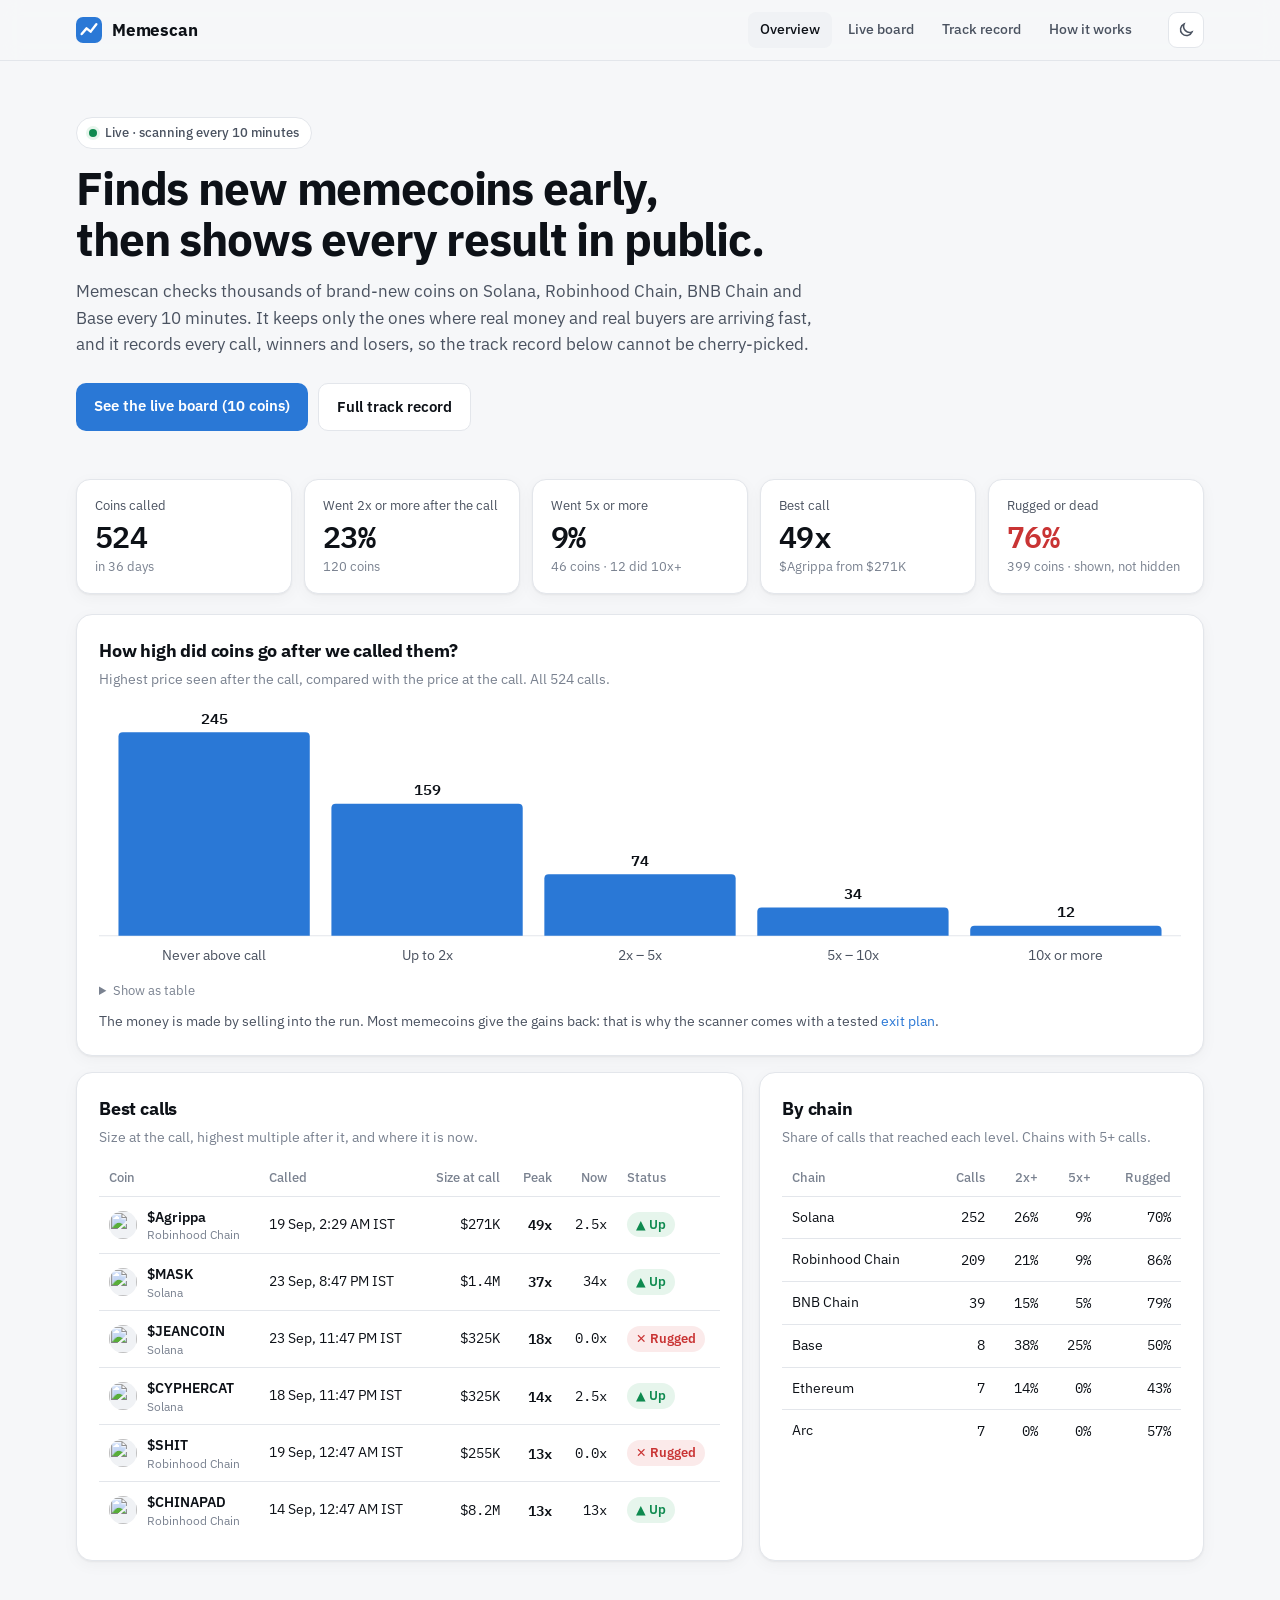
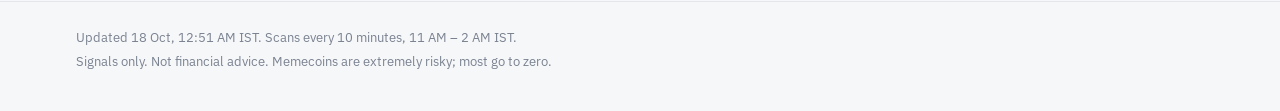
==== commit 89f06ce8: "Website update 2026-10-17 19:23 UTC" ====
--- a/index.html
+++ b/index.html
@@ -28,25 +28,25 @@
 </section>
 
 <section class="tiles">
-  <div class="tile"><span class="k">Coins called</span><span class="v">1,304</span><span class="h">in 29 days</span></div>
-  <div class="tile"><span class="k">Went 2x or more after the call</span><span class="v">25%</span><span class="h">320 coins</span></div>
-  <div class="tile"><span class="k">Went 5x or more</span><span class="v">8%</span><span class="h">106 coins · 39 did 10x+</span></div>
-  <div class="tile"><span class="k">Best call</span><span class="v">98x</span><span class="h">$ZC from $346K</span></div>
-  <div class="tile warn"><span class="k">Rugged or dead</span><span class="v">80%</span><span class="h">1049 coins · shown, not hidden</span></div>
+  <div class="tile"><span class="k">Coins called</span><span class="v">524</span><span class="h">in 36 days</span></div>
+  <div class="tile"><span class="k">Went 2x or more after the call</span><span class="v">23%</span><span class="h">120 coins</span></div>
+  <div class="tile"><span class="k">Went 5x or more</span><span class="v">9%</span><span class="h">46 coins · 12 did 10x+</span></div>
+  <div class="tile"><span class="k">Best call</span><span class="v">49x</span><span class="h">$Agrippa from $271K</span></div>
+  <div class="tile warn"><span class="k">Rugged or dead</span><span class="v">76%</span><span class="h">399 coins · shown, not hidden</span></div>
 </section>
 
 <section class="panel">
   <div class="ph2"><h2>How high did coins go after we called them?</h2>
-  <p class="sub">Highest price seen after the call, compared with the price at the call. All 1,304 calls.</p></div>
+  <p class="sub">Highest price seen after the call, compared with the price at the call. All 524 calls.</p></div>
   
 <figure class="chart">
   <svg viewBox="0 0 1000 250" role="img" aria-label="How high calls went after the call">
     <line class="base" x1="0" x2="1000" y1="216" y2="216"/>
-    <g class="bar"><title>Never above call: 441 calls (34%)</title><rect x="8.0" y="28" width="196.8" height="222" fill="transparent"/><path d="M18.0,216 V67.3 Q18.0,63.3 22.0,63.3 H190.8 Q194.8,63.3 194.8,67.3 V216 Z"/><text class="v" x="106.4" y="55.3" text-anchor="middle">441</text><text class="l" x="106.4" y="238" text-anchor="middle">Never above call</text></g><g class="bar"><title>Up to 2x: 543 calls (42%)</title><rect x="204.8" y="28" width="196.8" height="222" fill="transparent"/><path d="M214.8,216 V32.0 Q214.8,28.0 218.8,28.0 H387.6 Q391.6,28.0 391.6,32.0 V216 Z"/><text class="v" x="303.2" y="20.0" text-anchor="middle">543</text><text class="l" x="303.2" y="238" text-anchor="middle">Up to 2x</text></g><g class="bar"><title>2x – 5x: 214 calls (16%)</title><rect x="401.6" y="28" width="196.8" height="222" fill="transparent"/><path d="M411.6,216 V145.9 Q411.6,141.9 415.6,141.9 H584.4 Q588.4,141.9 588.4,145.9 V216 Z"/><text class="v" x="500.0" y="133.9" text-anchor="middle">214</text><text class="l" x="500.0" y="238" text-anchor="middle">2x – 5x</text></g><g class="bar"><title>5x – 10x: 67 calls (5%)</title><rect x="598.4" y="28" width="196.8" height="222" fill="transparent"/><path d="M608.4,216 V196.8 Q608.4,192.8 612.4,192.8 H781.2 Q785.2,192.8 785.2,196.8 V216 Z"/><text class="v" x="696.8" y="184.8" text-anchor="middle">67</text><text class="l" x="696.8" y="238" text-anchor="middle">5x – 10x</text></g><g class="bar"><title>10x or more: 39 calls (3%)</title><rect x="795.2" y="28" width="196.8" height="222" fill="transparent"/><path d="M805.2,216 V206.5 Q805.2,202.5 809.2,202.5 H978.0 Q982.0,202.5 982.0,206.5 V216 Z"/><text class="v" x="893.6" y="194.5" text-anchor="middle">39</text><text class="l" x="893.6" y="238" text-anchor="middle">10x or more</text></g>
+    <g class="bar"><title>Never above call: 245 calls (47%)</title><rect x="8.0" y="28" width="196.8" height="222" fill="transparent"/><path d="M18.0,216 V32.0 Q18.0,28.0 22.0,28.0 H190.8 Q194.8,28.0 194.8,32.0 V216 Z"/><text class="v" x="106.4" y="20.0" text-anchor="middle">245</text><text class="l" x="106.4" y="238" text-anchor="middle">Never above call</text></g><g class="bar"><title>Up to 2x: 159 calls (30%)</title><rect x="204.8" y="28" width="196.8" height="222" fill="transparent"/><path d="M214.8,216 V98.0 Q214.8,94.0 218.8,94.0 H387.6 Q391.6,94.0 391.6,98.0 V216 Z"/><text class="v" x="303.2" y="86.0" text-anchor="middle">159</text><text class="l" x="303.2" y="238" text-anchor="middle">Up to 2x</text></g><g class="bar"><title>2x – 5x: 74 calls (14%)</title><rect x="401.6" y="28" width="196.8" height="222" fill="transparent"/><path d="M411.6,216 V163.2 Q411.6,159.2 415.6,159.2 H584.4 Q588.4,159.2 588.4,163.2 V216 Z"/><text class="v" x="500.0" y="151.2" text-anchor="middle">74</text><text class="l" x="500.0" y="238" text-anchor="middle">2x – 5x</text></g><g class="bar"><title>5x – 10x: 34 calls (6%)</title><rect x="598.4" y="28" width="196.8" height="222" fill="transparent"/><path d="M608.4,216 V193.9 Q608.4,189.9 612.4,189.9 H781.2 Q785.2,189.9 785.2,193.9 V216 Z"/><text class="v" x="696.8" y="181.9" text-anchor="middle">34</text><text class="l" x="696.8" y="238" text-anchor="middle">5x – 10x</text></g><g class="bar"><title>10x or more: 12 calls (2%)</title><rect x="795.2" y="28" width="196.8" height="222" fill="transparent"/><path d="M805.2,216 V210.8 Q805.2,206.8 809.2,206.8 H978.0 Q982.0,206.8 982.0,210.8 V216 Z"/><text class="v" x="893.6" y="198.8" text-anchor="middle">12</text><text class="l" x="893.6" y="238" text-anchor="middle">10x or more</text></g>
   </svg>
   <details class="tableview"><summary>Show as table</summary>
     <table class="tbl small"><thead><tr><th>Highest price after the call</th><th>Calls</th><th>Share</th></tr></thead>
-    <tbody><tr><td>Never above call</td><td>441</td><td>34%</td></tr><tr><td>Up to 2x</td><td>543</td><td>42%</td></tr><tr><td>2x – 5x</td><td>214</td><td>16%</td></tr><tr><td>5x – 10x</td><td>67</td><td>5%</td></tr><tr><td>10x or more</td><td>39</td><td>3%</td></tr></tbody></table></details>
+    <tbody><tr><td>Never above call</td><td>245</td><td>47%</td></tr><tr><td>Up to 2x</td><td>159</td><td>30%</td></tr><tr><td>2x – 5x</td><td>74</td><td>14%</td></tr><tr><td>5x – 10x</td><td>34</td><td>6%</td></tr><tr><td>10x or more</td><td>12</td><td>2%</td></tr></tbody></table></details>
 </figure>
   <p class="note">The money is made by selling into the run. Most memecoins give the gains back:
   that is why the scanner comes with a tested <a href="method.html#exit">exit plan</a>.</p>
@@ -56,16 +56,16 @@
 <section class="panel">
   <div class="ph2"><h2>Best calls</h2><p class="sub">Size at the call, highest multiple after it, and where it is now.</p></div>
   <div class="scroll"><table class="tbl"><thead><tr><th>Coin</th><th>Called</th><th class=num>Size at call</th><th class=num>Peak</th><th class=num>Now</th><th>Status</th></tr></thead>
-  <tbody><tr><td><div class="coin"><img src="https://cdn.dexscreener.com/cms/images/JQpVXIsES4OfgEFK?width=800&amp;height=800&amp;quality=95&amp;format=auto" alt="" loading="lazy" width="28" height="28"><div><b><a href="https://dexscreener.com/ethereum/0xf884f15815c943e08daebb0c8945d5b27cc7bfa4ed2880be1195048a9aad9f74" target="_blank" rel="noopener">$ZC</a></b><small>Ethereum</small></div></div></td><td>28 Sep, 10:09 PM IST</td><td class=num>$346K</td><td class='num em'>98x</td><td class=num>25x</td><td><span class="st good">▲ Up</span></td></tr><tr><td><div class="coin"><img src="https://cdn.dexscreener.com/cms/images/hQZdy748yNu90_dD?width=800&amp;height=800&amp;quality=95&amp;format=auto" alt="" loading="lazy" width="28" height="28"><div><b><a href="https://dexscreener.com/solana/9u9iogojtjavjt8uw8gxqptnazo9xktkfca2njkbask" target="_blank" rel="noopener">$BABYCALI</a></b><small>Solana</small></div></div></td><td>27 Sep, 10:28 PM IST</td><td class=num>$315K</td><td class='num em'>62x</td><td class=num>0.0x</td><td><span class="st bad">✕ Rugged</span></td></tr><tr><td><div class="coin"><img src="https://cdn.dexscreener.com/cms/images/pw6qn8a7rAB1Z5YX?width=800&amp;height=800&amp;quality=95&amp;format=auto" alt="" loading="lazy" width="28" height="28"><div><b><a href="https://dexscreener.com/robinhood/0x541bedd98337d22c46ff8196494f14e7d9922ddedf07b74df44c7020487e5fdf" target="_blank" rel="noopener">$Agrippa</a></b><small>Robinhood Chain</small></div></div></td><td>19 Sep, 2:29 AM IST</td><td class=num>$271K</td><td class='num em'>49x</td><td class=num>2.5x</td><td><span class="st good">▲ Up</span></td></tr><tr><td><div class="coin"><img src="https://cdn.dexscreener.com/cms/images/PB5UxIQwiLEbEuxL?width=800&amp;height=800&amp;quality=95&amp;format=auto" alt="" loading="lazy" width="28" height="28"><div><b><a href="https://dexscreener.com/solana/4gwh5sakgzoukhhj4rh3p5fmpu6ypuaexv6fah5jqyfm" target="_blank" rel="noopener">$MASK</a></b><small>Solana</small></div></div></td><td>23 Sep, 8:47 PM IST</td><td class=num>$1.4M</td><td class='num em'>33x</td><td class=num>15x</td><td><span class="st good">▲ Up</span></td></tr><tr><td><div class="coin"><img src="https://cdn.dexscreener.com/cms/images/lcXsApmdBnPJvsBI?width=800&amp;height=800&amp;quality=95&amp;format=auto" alt="" loading="lazy" width="28" height="28"><div><b><a href="https://dexscreener.com/robinhood/0xe64ac6370198702bf54679d014cb72cac3d5fe34e575d62e2d8f1629c87f54c7" target="_blank" rel="noopener">$HMCAT</a></b><small>Robinhood Chain</small></div></div></td><td>07 Oct, 9:12 PM IST</td><td class=num>$251K</td><td class='num em'>29x</td><td class=num>0.0x</td><td><span class="st bad">✕ Rugged</span></td></tr><tr><td><div class="coin"><img src="https://cdn.dexscreener.com/cms/images/QCEwCaFdTEtQgnji?width=800&amp;height=800&amp;quality=95&amp;format=auto" alt="" loading="lazy" width="28" height="28"><div><b><a href="https://dexscreener.com/solana/easwkdoy1n8j6hmfekvqhoz8yffs7vhunszobgtfu8jw" target="_blank" rel="noopener">$SNDK</a></b><small>Solana</small></div></div></td><td>25 Sep, 10:23 AM IST</td><td class=num>$319K</td><td class='num em'>29x</td><td class=num>7.8x</td><td><span class="st good">▲ Up</span></td></tr></tbody></table></div>
+  <tbody><tr><td><div class="coin"><img src="https://cdn.dexscreener.com/cms/images/pw6qn8a7rAB1Z5YX?width=800&amp;height=800&amp;quality=95&amp;format=auto" alt="" loading="lazy" width="28" height="28"><div><b><a href="https://dexscreener.com/robinhood/0x541bedd98337d22c46ff8196494f14e7d9922ddedf07b74df44c7020487e5fdf" target="_blank" rel="noopener">$Agrippa</a></b><small>Robinhood Chain</small></div></div></td><td>19 Sep, 2:29 AM IST</td><td class=num>$271K</td><td class='num em'>49x</td><td class=num>2.5x</td><td><span class="st good">▲ Up</span></td></tr><tr><td><div class="coin"><img src="https://cdn.dexscreener.com/cms/images/PB5UxIQwiLEbEuxL?width=800&amp;height=800&amp;quality=95&amp;format=auto" alt="" loading="lazy" width="28" height="28"><div><b><a href="https://dexscreener.com/solana/4gwh5sakgzoukhhj4rh3p5fmpu6ypuaexv6fah5jqyfm" target="_blank" rel="noopener">$MASK</a></b><small>Solana</small></div></div></td><td>23 Sep, 8:47 PM IST</td><td class=num>$1.4M</td><td class='num em'>37x</td><td class=num>34x</td><td><span class="st good">▲ Up</span></td></tr><tr><td><div class="coin"><img src="https://cdn.dexscreener.com/cms/images/ZMTiF9WiE_9ulpe3?width=800&amp;height=800&amp;quality=95&amp;format=auto" alt="" loading="lazy" width="28" height="28"><div><b><a href="https://dexscreener.com/solana/gghv342shrqm8jiyuhvqtk9giexzfr5dseqwleam2vfc" target="_blank" rel="noopener">$JEANCOIN</a></b><small>Solana</small></div></div></td><td>23 Sep, 11:47 PM IST</td><td class=num>$325K</td><td class='num em'>18x</td><td class=num>0.0x</td><td><span class="st bad">✕ Rugged</span></td></tr><tr><td><div class="coin"><img src="https://cdn.dexscreener.com/cms/images/EgDJZ-RGu5hMaz1k?width=800&amp;height=800&amp;quality=95&amp;format=auto" alt="" loading="lazy" width="28" height="28"><div><b><a href="https://dexscreener.com/solana/4cshms7d6zyghbq6ms2o56bq528eljugqefvhdjywns5" target="_blank" rel="noopener">$CYPHERCAT</a></b><small>Solana</small></div></div></td><td>18 Sep, 11:47 PM IST</td><td class=num>$325K</td><td class='num em'>14x</td><td class=num>2.5x</td><td><span class="st good">▲ Up</span></td></tr><tr><td><div class="coin"><img src="https://cdn.dexscreener.com/cms/images/2qoAUXQVyQrTV8dU?width=800&amp;height=800&amp;quality=95&amp;format=auto" alt="" loading="lazy" width="28" height="28"><div><b><a href="https://dexscreener.com/robinhood/0xe85a8f60ad2b0b7e97b745bac661671223100ea6089fe8ff0e93ba7d6894bdea" target="_blank" rel="noopener">$SHIT</a></b><small>Robinhood Chain</small></div></div></td><td>19 Sep, 12:47 AM IST</td><td class=num>$255K</td><td class='num em'>13x</td><td class=num>0.0x</td><td><span class="st bad">✕ Rugged</span></td></tr><tr><td><div class="coin"><img src="https://cdn.dexscreener.com/cms/images/bFQMvMWTeIHlmmo0?width=800&amp;height=800&amp;quality=95&amp;format=auto" alt="" loading="lazy" width="28" height="28"><div><b><a href="https://dexscreener.com/robinhood/0x7c7f1135e2424d799179371e95038194382d9b2d" target="_blank" rel="noopener">$CHINAPAD</a></b><small>Robinhood Chain</small></div></div></td><td>14 Sep, 12:47 AM IST</td><td class=num>$8.2M</td><td class='num em'>13x</td><td class=num>13x</td><td><span class="st good">▲ Up</span></td></tr></tbody></table></div>
 </section>
 <section class="panel">
   <div class="ph2"><h2>By chain</h2><p class="sub">Share of calls that reached each level. Chains with 5+ calls.</p></div>
   <div class="scroll"><table class="tbl"><thead><tr><th>Chain</th><th class=num>Calls</th><th class=num>2x+</th><th class=num>5x+</th><th class=num>Rugged</th></tr></thead>
-  <tbody><tr><td>Solana</td><td class=num>787</td><td class=num>21%</td><td class=num>5%</td><td class=num>82%</td></tr><tr><td>Robinhood Chain</td><td class=num>362</td><td class=num>32%</td><td class=num>13%</td><td class=num>85%</td></tr><tr><td>BNB Chain</td><td class=num>98</td><td class=num>21%</td><td class=num>9%</td><td class=num>72%</td></tr><tr><td>Ethereum</td><td class=num>22</td><td class=num>41%</td><td class=num>9%</td><td class=num>45%</td></tr><tr><td>Base</td><td class=num>18</td><td class=num>22%</td><td class=num>17%</td><td class=num>44%</td></tr><tr><td>Arc</td><td class=num>10</td><td class=num>0%</td><td class=num>0%</td><td class=num>50%</td></tr><tr><td>NEAR</td><td class=num>5</td><td class=num>80%</td><td class=num>20%</td><td class=num>20%</td></tr></tbody></table></div>
+  <tbody><tr><td>Solana</td><td class=num>252</td><td class=num>26%</td><td class=num>9%</td><td class=num>70%</td></tr><tr><td>Robinhood Chain</td><td class=num>209</td><td class=num>21%</td><td class=num>9%</td><td class=num>86%</td></tr><tr><td>BNB Chain</td><td class=num>39</td><td class=num>15%</td><td class=num>5%</td><td class=num>79%</td></tr><tr><td>Base</td><td class=num>8</td><td class=num>38%</td><td class=num>25%</td><td class=num>50%</td></tr><tr><td>Ethereum</td><td class=num>7</td><td class=num>14%</td><td class=num>0%</td><td class=num>43%</td></tr><tr><td>Arc</td><td class=num>7</td><td class=num>0%</td><td class=num>0%</td><td class=num>57%</td></tr></tbody></table></div>
 </section>
 </div></main>
 <footer class="foot"><div class="wrap">
-  <p>Updated 11 Oct, 12:16 AM IST. Scans every 10 minutes, 11 AM – 2 AM IST.</p>
+  <p>Updated 18 Oct, 12:51 AM IST. Scans every 10 minutes, 11 AM – 2 AM IST.</p>
   <p>Signals only. Not financial advice. Memecoins are extremely risky; most go to zero.</p>
 </div></footer>
 <script>
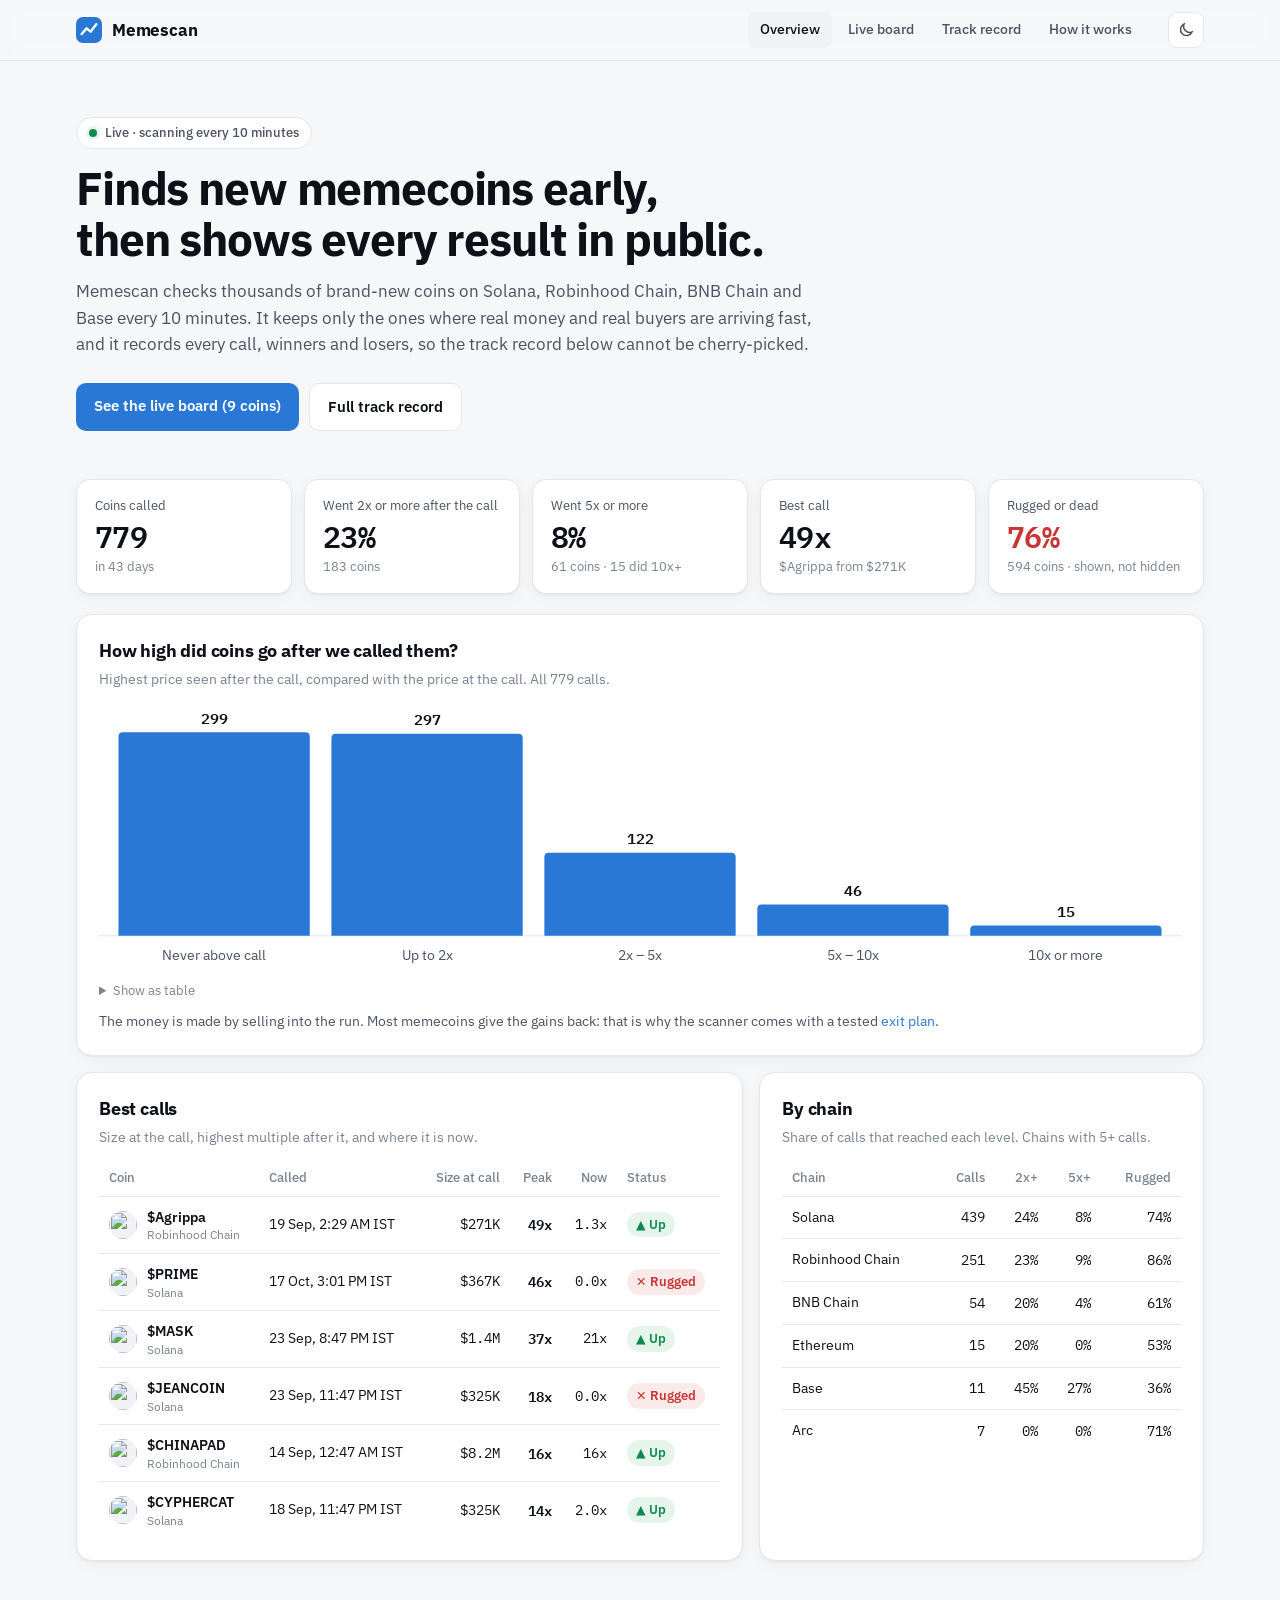
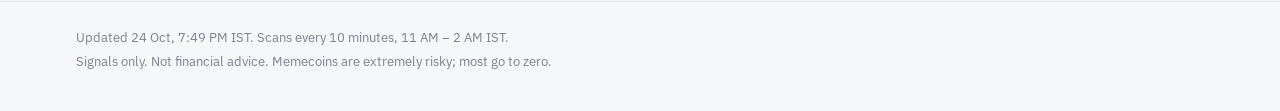
==== commit f4acea06: "Website update 2026-10-24 14:20 UTC" ====
--- a/index.html
+++ b/index.html
@@ -23,30 +23,30 @@
   <p class="lede">Memescan checks thousands of brand-new coins on Solana, Robinhood Chain, BNB Chain and Base
   every 10 minutes. It keeps only the ones where real money and real buyers are arriving fast,
   and it records every call, winners and losers, so the track record below cannot be cherry-picked.</p>
-  <div class="cta"><a class="btn" href="board.html">See the live board (10 coins)</a>
+  <div class="cta"><a class="btn" href="board.html">See the live board (9 coins)</a>
   <a class="btn ghost" href="record.html">Full track record</a></div>
 </section>
 
 <section class="tiles">
-  <div class="tile"><span class="k">Coins called</span><span class="v">524</span><span class="h">in 36 days</span></div>
-  <div class="tile"><span class="k">Went 2x or more after the call</span><span class="v">23%</span><span class="h">120 coins</span></div>
-  <div class="tile"><span class="k">Went 5x or more</span><span class="v">9%</span><span class="h">46 coins · 12 did 10x+</span></div>
+  <div class="tile"><span class="k">Coins called</span><span class="v">779</span><span class="h">in 43 days</span></div>
+  <div class="tile"><span class="k">Went 2x or more after the call</span><span class="v">23%</span><span class="h">183 coins</span></div>
+  <div class="tile"><span class="k">Went 5x or more</span><span class="v">8%</span><span class="h">61 coins · 15 did 10x+</span></div>
   <div class="tile"><span class="k">Best call</span><span class="v">49x</span><span class="h">$Agrippa from $271K</span></div>
-  <div class="tile warn"><span class="k">Rugged or dead</span><span class="v">76%</span><span class="h">399 coins · shown, not hidden</span></div>
+  <div class="tile warn"><span class="k">Rugged or dead</span><span class="v">76%</span><span class="h">594 coins · shown, not hidden</span></div>
 </section>
 
 <section class="panel">
   <div class="ph2"><h2>How high did coins go after we called them?</h2>
-  <p class="sub">Highest price seen after the call, compared with the price at the call. All 524 calls.</p></div>
+  <p class="sub">Highest price seen after the call, compared with the price at the call. All 779 calls.</p></div>
   
 <figure class="chart">
   <svg viewBox="0 0 1000 250" role="img" aria-label="How high calls went after the call">
     <line class="base" x1="0" x2="1000" y1="216" y2="216"/>
-    <g class="bar"><title>Never above call: 245 calls (47%)</title><rect x="8.0" y="28" width="196.8" height="222" fill="transparent"/><path d="M18.0,216 V32.0 Q18.0,28.0 22.0,28.0 H190.8 Q194.8,28.0 194.8,32.0 V216 Z"/><text class="v" x="106.4" y="20.0" text-anchor="middle">245</text><text class="l" x="106.4" y="238" text-anchor="middle">Never above call</text></g><g class="bar"><title>Up to 2x: 159 calls (30%)</title><rect x="204.8" y="28" width="196.8" height="222" fill="transparent"/><path d="M214.8,216 V98.0 Q214.8,94.0 218.8,94.0 H387.6 Q391.6,94.0 391.6,98.0 V216 Z"/><text class="v" x="303.2" y="86.0" text-anchor="middle">159</text><text class="l" x="303.2" y="238" text-anchor="middle">Up to 2x</text></g><g class="bar"><title>2x – 5x: 74 calls (14%)</title><rect x="401.6" y="28" width="196.8" height="222" fill="transparent"/><path d="M411.6,216 V163.2 Q411.6,159.2 415.6,159.2 H584.4 Q588.4,159.2 588.4,163.2 V216 Z"/><text class="v" x="500.0" y="151.2" text-anchor="middle">74</text><text class="l" x="500.0" y="238" text-anchor="middle">2x – 5x</text></g><g class="bar"><title>5x – 10x: 34 calls (6%)</title><rect x="598.4" y="28" width="196.8" height="222" fill="transparent"/><path d="M608.4,216 V193.9 Q608.4,189.9 612.4,189.9 H781.2 Q785.2,189.9 785.2,193.9 V216 Z"/><text class="v" x="696.8" y="181.9" text-anchor="middle">34</text><text class="l" x="696.8" y="238" text-anchor="middle">5x – 10x</text></g><g class="bar"><title>10x or more: 12 calls (2%)</title><rect x="795.2" y="28" width="196.8" height="222" fill="transparent"/><path d="M805.2,216 V210.8 Q805.2,206.8 809.2,206.8 H978.0 Q982.0,206.8 982.0,210.8 V216 Z"/><text class="v" x="893.6" y="198.8" text-anchor="middle">12</text><text class="l" x="893.6" y="238" text-anchor="middle">10x or more</text></g>
+    <g class="bar"><title>Never above call: 299 calls (38%)</title><rect x="8.0" y="28" width="196.8" height="222" fill="transparent"/><path d="M18.0,216 V32.0 Q18.0,28.0 22.0,28.0 H190.8 Q194.8,28.0 194.8,32.0 V216 Z"/><text class="v" x="106.4" y="20.0" text-anchor="middle">299</text><text class="l" x="106.4" y="238" text-anchor="middle">Never above call</text></g><g class="bar"><title>Up to 2x: 297 calls (38%)</title><rect x="204.8" y="28" width="196.8" height="222" fill="transparent"/><path d="M214.8,216 V33.3 Q214.8,29.3 218.8,29.3 H387.6 Q391.6,29.3 391.6,33.3 V216 Z"/><text class="v" x="303.2" y="21.3" text-anchor="middle">297</text><text class="l" x="303.2" y="238" text-anchor="middle">Up to 2x</text></g><g class="bar"><title>2x – 5x: 122 calls (16%)</title><rect x="401.6" y="28" width="196.8" height="222" fill="transparent"/><path d="M411.6,216 V143.3 Q411.6,139.3 415.6,139.3 H584.4 Q588.4,139.3 588.4,143.3 V216 Z"/><text class="v" x="500.0" y="131.3" text-anchor="middle">122</text><text class="l" x="500.0" y="238" text-anchor="middle">2x – 5x</text></g><g class="bar"><title>5x – 10x: 46 calls (6%)</title><rect x="598.4" y="28" width="196.8" height="222" fill="transparent"/><path d="M608.4,216 V191.1 Q608.4,187.1 612.4,187.1 H781.2 Q785.2,187.1 785.2,191.1 V216 Z"/><text class="v" x="696.8" y="179.1" text-anchor="middle">46</text><text class="l" x="696.8" y="238" text-anchor="middle">5x – 10x</text></g><g class="bar"><title>10x or more: 15 calls (2%)</title><rect x="795.2" y="28" width="196.8" height="222" fill="transparent"/><path d="M805.2,216 V210.6 Q805.2,206.6 809.2,206.6 H978.0 Q982.0,206.6 982.0,210.6 V216 Z"/><text class="v" x="893.6" y="198.6" text-anchor="middle">15</text><text class="l" x="893.6" y="238" text-anchor="middle">10x or more</text></g>
   </svg>
   <details class="tableview"><summary>Show as table</summary>
     <table class="tbl small"><thead><tr><th>Highest price after the call</th><th>Calls</th><th>Share</th></tr></thead>
-    <tbody><tr><td>Never above call</td><td>245</td><td>47%</td></tr><tr><td>Up to 2x</td><td>159</td><td>30%</td></tr><tr><td>2x – 5x</td><td>74</td><td>14%</td></tr><tr><td>5x – 10x</td><td>34</td><td>6%</td></tr><tr><td>10x or more</td><td>12</td><td>2%</td></tr></tbody></table></details>
+    <tbody><tr><td>Never above call</td><td>299</td><td>38%</td></tr><tr><td>Up to 2x</td><td>297</td><td>38%</td></tr><tr><td>2x – 5x</td><td>122</td><td>16%</td></tr><tr><td>5x – 10x</td><td>46</td><td>6%</td></tr><tr><td>10x or more</td><td>15</td><td>2%</td></tr></tbody></table></details>
 </figure>
   <p class="note">The money is made by selling into the run. Most memecoins give the gains back:
   that is why the scanner comes with a tested <a href="method.html#exit">exit plan</a>.</p>
@@ -56,16 +56,16 @@
 <section class="panel">
   <div class="ph2"><h2>Best calls</h2><p class="sub">Size at the call, highest multiple after it, and where it is now.</p></div>
   <div class="scroll"><table class="tbl"><thead><tr><th>Coin</th><th>Called</th><th class=num>Size at call</th><th class=num>Peak</th><th class=num>Now</th><th>Status</th></tr></thead>
-  <tbody><tr><td><div class="coin"><img src="https://cdn.dexscreener.com/cms/images/pw6qn8a7rAB1Z5YX?width=800&amp;height=800&amp;quality=95&amp;format=auto" alt="" loading="lazy" width="28" height="28"><div><b><a href="https://dexscreener.com/robinhood/0x541bedd98337d22c46ff8196494f14e7d9922ddedf07b74df44c7020487e5fdf" target="_blank" rel="noopener">$Agrippa</a></b><small>Robinhood Chain</small></div></div></td><td>19 Sep, 2:29 AM IST</td><td class=num>$271K</td><td class='num em'>49x</td><td class=num>2.5x</td><td><span class="st good">▲ Up</span></td></tr><tr><td><div class="coin"><img src="https://cdn.dexscreener.com/cms/images/PB5UxIQwiLEbEuxL?width=800&amp;height=800&amp;quality=95&amp;format=auto" alt="" loading="lazy" width="28" height="28"><div><b><a href="https://dexscreener.com/solana/4gwh5sakgzoukhhj4rh3p5fmpu6ypuaexv6fah5jqyfm" target="_blank" rel="noopener">$MASK</a></b><small>Solana</small></div></div></td><td>23 Sep, 8:47 PM IST</td><td class=num>$1.4M</td><td class='num em'>37x</td><td class=num>34x</td><td><span class="st good">▲ Up</span></td></tr><tr><td><div class="coin"><img src="https://cdn.dexscreener.com/cms/images/ZMTiF9WiE_9ulpe3?width=800&amp;height=800&amp;quality=95&amp;format=auto" alt="" loading="lazy" width="28" height="28"><div><b><a href="https://dexscreener.com/solana/gghv342shrqm8jiyuhvqtk9giexzfr5dseqwleam2vfc" target="_blank" rel="noopener">$JEANCOIN</a></b><small>Solana</small></div></div></td><td>23 Sep, 11:47 PM IST</td><td class=num>$325K</td><td class='num em'>18x</td><td class=num>0.0x</td><td><span class="st bad">✕ Rugged</span></td></tr><tr><td><div class="coin"><img src="https://cdn.dexscreener.com/cms/images/EgDJZ-RGu5hMaz1k?width=800&amp;height=800&amp;quality=95&amp;format=auto" alt="" loading="lazy" width="28" height="28"><div><b><a href="https://dexscreener.com/solana/4cshms7d6zyghbq6ms2o56bq528eljugqefvhdjywns5" target="_blank" rel="noopener">$CYPHERCAT</a></b><small>Solana</small></div></div></td><td>18 Sep, 11:47 PM IST</td><td class=num>$325K</td><td class='num em'>14x</td><td class=num>2.5x</td><td><span class="st good">▲ Up</span></td></tr><tr><td><div class="coin"><img src="https://cdn.dexscreener.com/cms/images/2qoAUXQVyQrTV8dU?width=800&amp;height=800&amp;quality=95&amp;format=auto" alt="" loading="lazy" width="28" height="28"><div><b><a href="https://dexscreener.com/robinhood/0xe85a8f60ad2b0b7e97b745bac661671223100ea6089fe8ff0e93ba7d6894bdea" target="_blank" rel="noopener">$SHIT</a></b><small>Robinhood Chain</small></div></div></td><td>19 Sep, 12:47 AM IST</td><td class=num>$255K</td><td class='num em'>13x</td><td class=num>0.0x</td><td><span class="st bad">✕ Rugged</span></td></tr><tr><td><div class="coin"><img src="https://cdn.dexscreener.com/cms/images/bFQMvMWTeIHlmmo0?width=800&amp;height=800&amp;quality=95&amp;format=auto" alt="" loading="lazy" width="28" height="28"><div><b><a href="https://dexscreener.com/robinhood/0x7c7f1135e2424d799179371e95038194382d9b2d" target="_blank" rel="noopener">$CHINAPAD</a></b><small>Robinhood Chain</small></div></div></td><td>14 Sep, 12:47 AM IST</td><td class=num>$8.2M</td><td class='num em'>13x</td><td class=num>13x</td><td><span class="st good">▲ Up</span></td></tr></tbody></table></div>
+  <tbody><tr><td><div class="coin"><img src="https://cdn.dexscreener.com/cms/images/pw6qn8a7rAB1Z5YX?width=800&amp;height=800&amp;quality=95&amp;format=auto" alt="" loading="lazy" width="28" height="28"><div><b><a href="https://dexscreener.com/robinhood/0x541bedd98337d22c46ff8196494f14e7d9922ddedf07b74df44c7020487e5fdf" target="_blank" rel="noopener">$Agrippa</a></b><small>Robinhood Chain</small></div></div></td><td>19 Sep, 2:29 AM IST</td><td class=num>$271K</td><td class='num em'>49x</td><td class=num>1.3x</td><td><span class="st good">▲ Up</span></td></tr><tr><td><div class="coin"><img src="https://cdn.dexscreener.com/cms/images/3p6vItLStpkMc3Xf?width=800&amp;height=800&amp;quality=95&amp;format=auto" alt="" loading="lazy" width="28" height="28"><div><b><a href="https://dexscreener.com/solana/e3uzs2apac4m6cstcezda65yy1orftvhcgotwyejbbzr" target="_blank" rel="noopener">$PRIME</a></b><small>Solana</small></div></div></td><td>17 Oct, 3:01 PM IST</td><td class=num>$367K</td><td class='num em'>46x</td><td class=num>0.0x</td><td><span class="st bad">✕ Rugged</span></td></tr><tr><td><div class="coin"><img src="https://cdn.dexscreener.com/cms/images/PB5UxIQwiLEbEuxL?width=800&amp;height=800&amp;quality=95&amp;format=auto" alt="" loading="lazy" width="28" height="28"><div><b><a href="https://dexscreener.com/solana/4gwh5sakgzoukhhj4rh3p5fmpu6ypuaexv6fah5jqyfm" target="_blank" rel="noopener">$MASK</a></b><small>Solana</small></div></div></td><td>23 Sep, 8:47 PM IST</td><td class=num>$1.4M</td><td class='num em'>37x</td><td class=num>21x</td><td><span class="st good">▲ Up</span></td></tr><tr><td><div class="coin"><img src="https://cdn.dexscreener.com/cms/images/ZMTiF9WiE_9ulpe3?width=800&amp;height=800&amp;quality=95&amp;format=auto" alt="" loading="lazy" width="28" height="28"><div><b><a href="https://dexscreener.com/solana/gghv342shrqm8jiyuhvqtk9giexzfr5dseqwleam2vfc" target="_blank" rel="noopener">$JEANCOIN</a></b><small>Solana</small></div></div></td><td>23 Sep, 11:47 PM IST</td><td class=num>$325K</td><td class='num em'>18x</td><td class=num>0.0x</td><td><span class="st bad">✕ Rugged</span></td></tr><tr><td><div class="coin"><img src="https://cdn.dexscreener.com/cms/images/bFQMvMWTeIHlmmo0?width=800&amp;height=800&amp;quality=95&amp;format=auto" alt="" loading="lazy" width="28" height="28"><div><b><a href="https://dexscreener.com/robinhood/0x7c7f1135e2424d799179371e95038194382d9b2d" target="_blank" rel="noopener">$CHINAPAD</a></b><small>Robinhood Chain</small></div></div></td><td>14 Sep, 12:47 AM IST</td><td class=num>$8.2M</td><td class='num em'>16x</td><td class=num>16x</td><td><span class="st good">▲ Up</span></td></tr><tr><td><div class="coin"><img src="https://cdn.dexscreener.com/cms/images/EgDJZ-RGu5hMaz1k?width=800&amp;height=800&amp;quality=95&amp;format=auto" alt="" loading="lazy" width="28" height="28"><div><b><a href="https://dexscreener.com/solana/4cshms7d6zyghbq6ms2o56bq528eljugqefvhdjywns5" target="_blank" rel="noopener">$CYPHERCAT</a></b><small>Solana</small></div></div></td><td>18 Sep, 11:47 PM IST</td><td class=num>$325K</td><td class='num em'>14x</td><td class=num>2.0x</td><td><span class="st good">▲ Up</span></td></tr></tbody></table></div>
 </section>
 <section class="panel">
   <div class="ph2"><h2>By chain</h2><p class="sub">Share of calls that reached each level. Chains with 5+ calls.</p></div>
   <div class="scroll"><table class="tbl"><thead><tr><th>Chain</th><th class=num>Calls</th><th class=num>2x+</th><th class=num>5x+</th><th class=num>Rugged</th></tr></thead>
-  <tbody><tr><td>Solana</td><td class=num>252</td><td class=num>26%</td><td class=num>9%</td><td class=num>70%</td></tr><tr><td>Robinhood Chain</td><td class=num>209</td><td class=num>21%</td><td class=num>9%</td><td class=num>86%</td></tr><tr><td>BNB Chain</td><td class=num>39</td><td class=num>15%</td><td class=num>5%</td><td class=num>79%</td></tr><tr><td>Base</td><td class=num>8</td><td class=num>38%</td><td class=num>25%</td><td class=num>50%</td></tr><tr><td>Ethereum</td><td class=num>7</td><td class=num>14%</td><td class=num>0%</td><td class=num>43%</td></tr><tr><td>Arc</td><td class=num>7</td><td class=num>0%</td><td class=num>0%</td><td class=num>57%</td></tr></tbody></table></div>
+  <tbody><tr><td>Solana</td><td class=num>439</td><td class=num>24%</td><td class=num>8%</td><td class=num>74%</td></tr><tr><td>Robinhood Chain</td><td class=num>251</td><td class=num>23%</td><td class=num>9%</td><td class=num>86%</td></tr><tr><td>BNB Chain</td><td class=num>54</td><td class=num>20%</td><td class=num>4%</td><td class=num>61%</td></tr><tr><td>Ethereum</td><td class=num>15</td><td class=num>20%</td><td class=num>0%</td><td class=num>53%</td></tr><tr><td>Base</td><td class=num>11</td><td class=num>45%</td><td class=num>27%</td><td class=num>36%</td></tr><tr><td>Arc</td><td class=num>7</td><td class=num>0%</td><td class=num>0%</td><td class=num>71%</td></tr></tbody></table></div>
 </section>
 </div></main>
 <footer class="foot"><div class="wrap">
-  <p>Updated 18 Oct, 12:51 AM IST. Scans every 10 minutes, 11 AM – 2 AM IST.</p>
+  <p>Updated 24 Oct, 7:49 PM IST. Scans every 10 minutes, 11 AM – 2 AM IST.</p>
   <p>Signals only. Not financial advice. Memecoins are extremely risky; most go to zero.</p>
 </div></footer>
 <script>
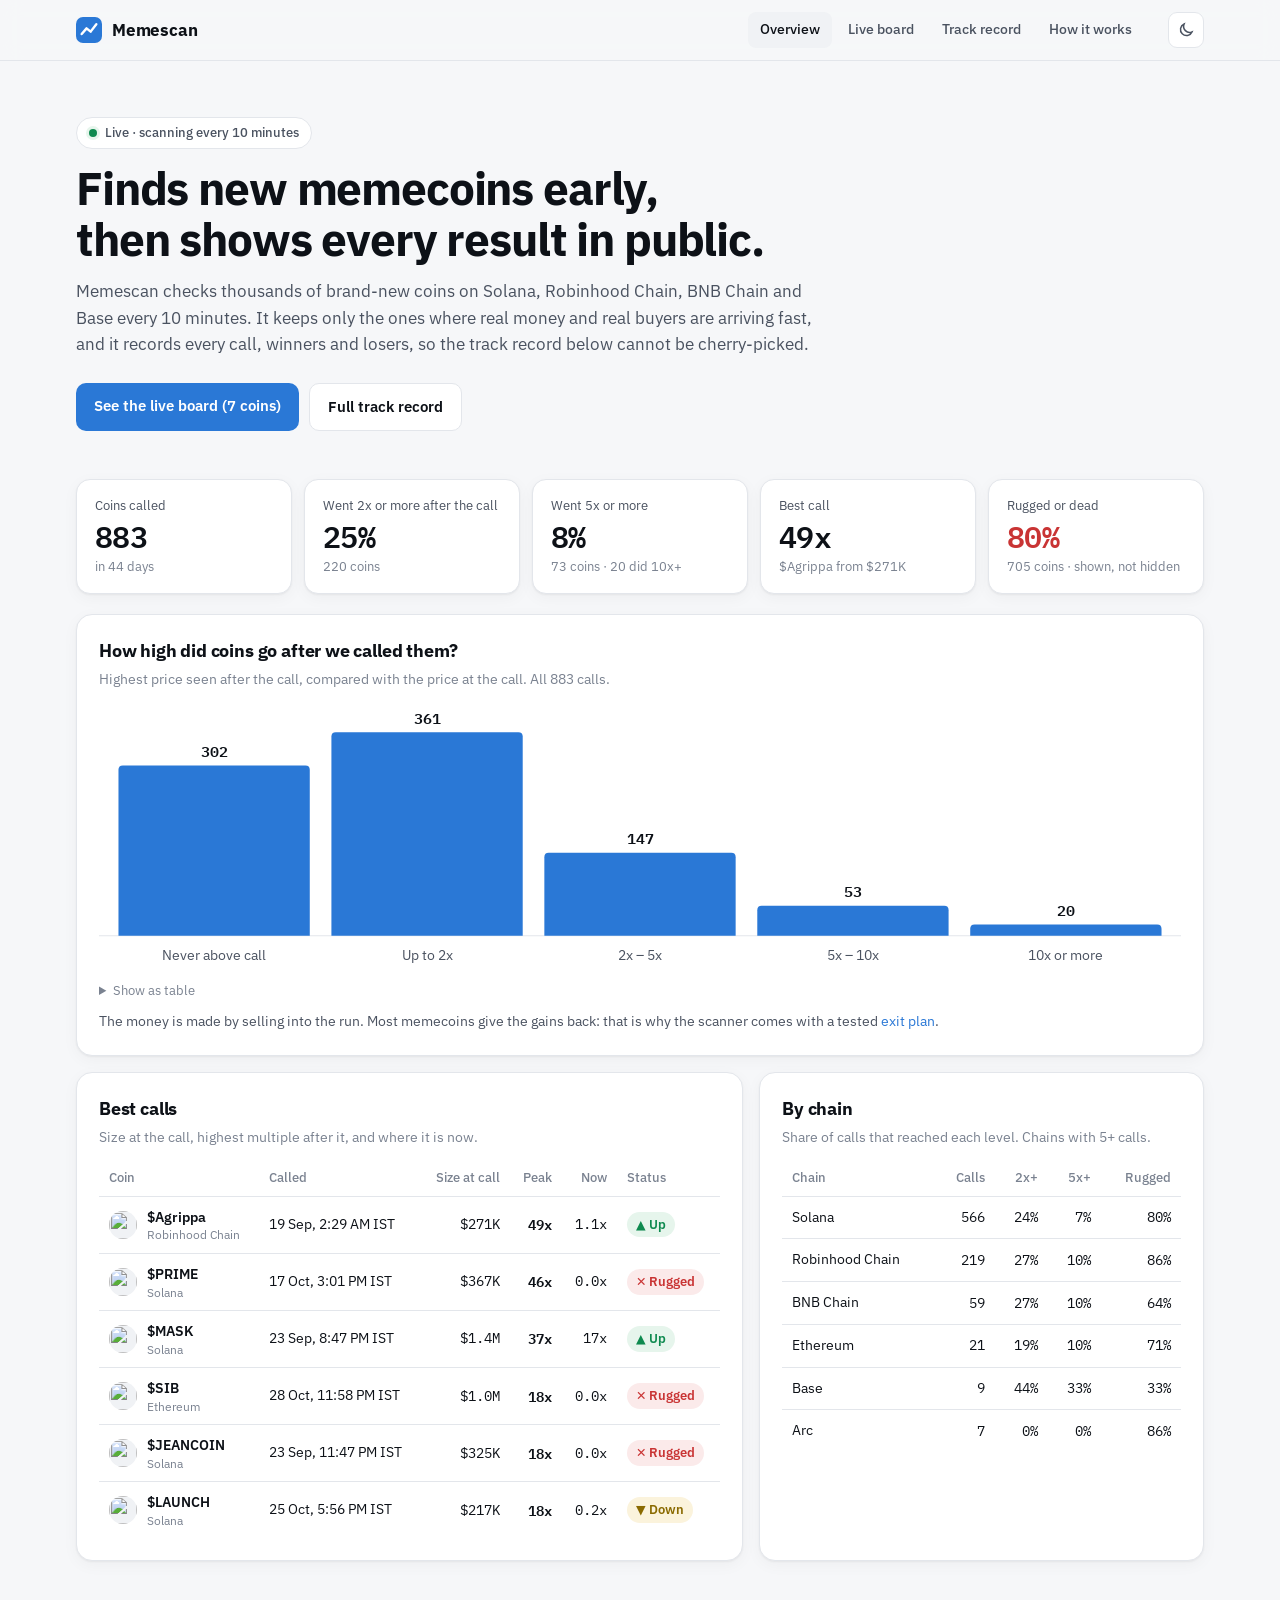
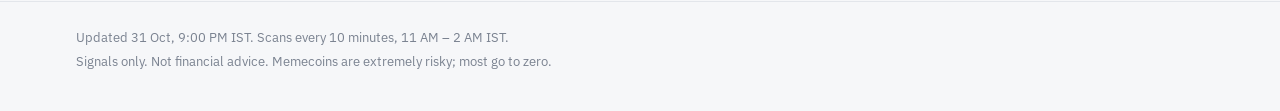
==== commit 74fd28e7: "Website update 2026-10-31 15:31 UTC" ====
--- a/index.html
+++ b/index.html
@@ -23,30 +23,30 @@
   <p class="lede">Memescan checks thousands of brand-new coins on Solana, Robinhood Chain, BNB Chain and Base
   every 10 minutes. It keeps only the ones where real money and real buyers are arriving fast,
   and it records every call, winners and losers, so the track record below cannot be cherry-picked.</p>
-  <div class="cta"><a class="btn" href="board.html">See the live board (9 coins)</a>
+  <div class="cta"><a class="btn" href="board.html">See the live board (7 coins)</a>
   <a class="btn ghost" href="record.html">Full track record</a></div>
 </section>
 
 <section class="tiles">
-  <div class="tile"><span class="k">Coins called</span><span class="v">779</span><span class="h">in 43 days</span></div>
-  <div class="tile"><span class="k">Went 2x or more after the call</span><span class="v">23%</span><span class="h">183 coins</span></div>
-  <div class="tile"><span class="k">Went 5x or more</span><span class="v">8%</span><span class="h">61 coins · 15 did 10x+</span></div>
+  <div class="tile"><span class="k">Coins called</span><span class="v">883</span><span class="h">in 44 days</span></div>
+  <div class="tile"><span class="k">Went 2x or more after the call</span><span class="v">25%</span><span class="h">220 coins</span></div>
+  <div class="tile"><span class="k">Went 5x or more</span><span class="v">8%</span><span class="h">73 coins · 20 did 10x+</span></div>
   <div class="tile"><span class="k">Best call</span><span class="v">49x</span><span class="h">$Agrippa from $271K</span></div>
-  <div class="tile warn"><span class="k">Rugged or dead</span><span class="v">76%</span><span class="h">594 coins · shown, not hidden</span></div>
+  <div class="tile warn"><span class="k">Rugged or dead</span><span class="v">80%</span><span class="h">705 coins · shown, not hidden</span></div>
 </section>
 
 <section class="panel">
   <div class="ph2"><h2>How high did coins go after we called them?</h2>
-  <p class="sub">Highest price seen after the call, compared with the price at the call. All 779 calls.</p></div>
+  <p class="sub">Highest price seen after the call, compared with the price at the call. All 883 calls.</p></div>
   
 <figure class="chart">
   <svg viewBox="0 0 1000 250" role="img" aria-label="How high calls went after the call">
     <line class="base" x1="0" x2="1000" y1="216" y2="216"/>
-    <g class="bar"><title>Never above call: 299 calls (38%)</title><rect x="8.0" y="28" width="196.8" height="222" fill="transparent"/><path d="M18.0,216 V32.0 Q18.0,28.0 22.0,28.0 H190.8 Q194.8,28.0 194.8,32.0 V216 Z"/><text class="v" x="106.4" y="20.0" text-anchor="middle">299</text><text class="l" x="106.4" y="238" text-anchor="middle">Never above call</text></g><g class="bar"><title>Up to 2x: 297 calls (38%)</title><rect x="204.8" y="28" width="196.8" height="222" fill="transparent"/><path d="M214.8,216 V33.3 Q214.8,29.3 218.8,29.3 H387.6 Q391.6,29.3 391.6,33.3 V216 Z"/><text class="v" x="303.2" y="21.3" text-anchor="middle">297</text><text class="l" x="303.2" y="238" text-anchor="middle">Up to 2x</text></g><g class="bar"><title>2x – 5x: 122 calls (16%)</title><rect x="401.6" y="28" width="196.8" height="222" fill="transparent"/><path d="M411.6,216 V143.3 Q411.6,139.3 415.6,139.3 H584.4 Q588.4,139.3 588.4,143.3 V216 Z"/><text class="v" x="500.0" y="131.3" text-anchor="middle">122</text><text class="l" x="500.0" y="238" text-anchor="middle">2x – 5x</text></g><g class="bar"><title>5x – 10x: 46 calls (6%)</title><rect x="598.4" y="28" width="196.8" height="222" fill="transparent"/><path d="M608.4,216 V191.1 Q608.4,187.1 612.4,187.1 H781.2 Q785.2,187.1 785.2,191.1 V216 Z"/><text class="v" x="696.8" y="179.1" text-anchor="middle">46</text><text class="l" x="696.8" y="238" text-anchor="middle">5x – 10x</text></g><g class="bar"><title>10x or more: 15 calls (2%)</title><rect x="795.2" y="28" width="196.8" height="222" fill="transparent"/><path d="M805.2,216 V210.6 Q805.2,206.6 809.2,206.6 H978.0 Q982.0,206.6 982.0,210.6 V216 Z"/><text class="v" x="893.6" y="198.6" text-anchor="middle">15</text><text class="l" x="893.6" y="238" text-anchor="middle">10x or more</text></g>
+    <g class="bar"><title>Never above call: 302 calls (34%)</title><rect x="8.0" y="28" width="196.8" height="222" fill="transparent"/><path d="M18.0,216 V62.7 Q18.0,58.7 22.0,58.7 H190.8 Q194.8,58.7 194.8,62.7 V216 Z"/><text class="v" x="106.4" y="50.7" text-anchor="middle">302</text><text class="l" x="106.4" y="238" text-anchor="middle">Never above call</text></g><g class="bar"><title>Up to 2x: 361 calls (41%)</title><rect x="204.8" y="28" width="196.8" height="222" fill="transparent"/><path d="M214.8,216 V32.0 Q214.8,28.0 218.8,28.0 H387.6 Q391.6,28.0 391.6,32.0 V216 Z"/><text class="v" x="303.2" y="20.0" text-anchor="middle">361</text><text class="l" x="303.2" y="238" text-anchor="middle">Up to 2x</text></g><g class="bar"><title>2x – 5x: 147 calls (17%)</title><rect x="401.6" y="28" width="196.8" height="222" fill="transparent"/><path d="M411.6,216 V143.4 Q411.6,139.4 415.6,139.4 H584.4 Q588.4,139.4 588.4,143.4 V216 Z"/><text class="v" x="500.0" y="131.4" text-anchor="middle">147</text><text class="l" x="500.0" y="238" text-anchor="middle">2x – 5x</text></g><g class="bar"><title>5x – 10x: 53 calls (6%)</title><rect x="598.4" y="28" width="196.8" height="222" fill="transparent"/><path d="M608.4,216 V192.4 Q608.4,188.4 612.4,188.4 H781.2 Q785.2,188.4 785.2,192.4 V216 Z"/><text class="v" x="696.8" y="180.4" text-anchor="middle">53</text><text class="l" x="696.8" y="238" text-anchor="middle">5x – 10x</text></g><g class="bar"><title>10x or more: 20 calls (2%)</title><rect x="795.2" y="28" width="196.8" height="222" fill="transparent"/><path d="M805.2,216 V209.6 Q805.2,205.6 809.2,205.6 H978.0 Q982.0,205.6 982.0,209.6 V216 Z"/><text class="v" x="893.6" y="197.6" text-anchor="middle">20</text><text class="l" x="893.6" y="238" text-anchor="middle">10x or more</text></g>
   </svg>
   <details class="tableview"><summary>Show as table</summary>
     <table class="tbl small"><thead><tr><th>Highest price after the call</th><th>Calls</th><th>Share</th></tr></thead>
-    <tbody><tr><td>Never above call</td><td>299</td><td>38%</td></tr><tr><td>Up to 2x</td><td>297</td><td>38%</td></tr><tr><td>2x – 5x</td><td>122</td><td>16%</td></tr><tr><td>5x – 10x</td><td>46</td><td>6%</td></tr><tr><td>10x or more</td><td>15</td><td>2%</td></tr></tbody></table></details>
+    <tbody><tr><td>Never above call</td><td>302</td><td>34%</td></tr><tr><td>Up to 2x</td><td>361</td><td>41%</td></tr><tr><td>2x – 5x</td><td>147</td><td>17%</td></tr><tr><td>5x – 10x</td><td>53</td><td>6%</td></tr><tr><td>10x or more</td><td>20</td><td>2%</td></tr></tbody></table></details>
 </figure>
   <p class="note">The money is made by selling into the run. Most memecoins give the gains back:
   that is why the scanner comes with a tested <a href="method.html#exit">exit plan</a>.</p>
@@ -56,16 +56,16 @@
 <section class="panel">
   <div class="ph2"><h2>Best calls</h2><p class="sub">Size at the call, highest multiple after it, and where it is now.</p></div>
   <div class="scroll"><table class="tbl"><thead><tr><th>Coin</th><th>Called</th><th class=num>Size at call</th><th class=num>Peak</th><th class=num>Now</th><th>Status</th></tr></thead>
-  <tbody><tr><td><div class="coin"><img src="https://cdn.dexscreener.com/cms/images/pw6qn8a7rAB1Z5YX?width=800&amp;height=800&amp;quality=95&amp;format=auto" alt="" loading="lazy" width="28" height="28"><div><b><a href="https://dexscreener.com/robinhood/0x541bedd98337d22c46ff8196494f14e7d9922ddedf07b74df44c7020487e5fdf" target="_blank" rel="noopener">$Agrippa</a></b><small>Robinhood Chain</small></div></div></td><td>19 Sep, 2:29 AM IST</td><td class=num>$271K</td><td class='num em'>49x</td><td class=num>1.3x</td><td><span class="st good">▲ Up</span></td></tr><tr><td><div class="coin"><img src="https://cdn.dexscreener.com/cms/images/3p6vItLStpkMc3Xf?width=800&amp;height=800&amp;quality=95&amp;format=auto" alt="" loading="lazy" width="28" height="28"><div><b><a href="https://dexscreener.com/solana/e3uzs2apac4m6cstcezda65yy1orftvhcgotwyejbbzr" target="_blank" rel="noopener">$PRIME</a></b><small>Solana</small></div></div></td><td>17 Oct, 3:01 PM IST</td><td class=num>$367K</td><td class='num em'>46x</td><td class=num>0.0x</td><td><span class="st bad">✕ Rugged</span></td></tr><tr><td><div class="coin"><img src="https://cdn.dexscreener.com/cms/images/PB5UxIQwiLEbEuxL?width=800&amp;height=800&amp;quality=95&amp;format=auto" alt="" loading="lazy" width="28" height="28"><div><b><a href="https://dexscreener.com/solana/4gwh5sakgzoukhhj4rh3p5fmpu6ypuaexv6fah5jqyfm" target="_blank" rel="noopener">$MASK</a></b><small>Solana</small></div></div></td><td>23 Sep, 8:47 PM IST</td><td class=num>$1.4M</td><td class='num em'>37x</td><td class=num>21x</td><td><span class="st good">▲ Up</span></td></tr><tr><td><div class="coin"><img src="https://cdn.dexscreener.com/cms/images/ZMTiF9WiE_9ulpe3?width=800&amp;height=800&amp;quality=95&amp;format=auto" alt="" loading="lazy" width="28" height="28"><div><b><a href="https://dexscreener.com/solana/gghv342shrqm8jiyuhvqtk9giexzfr5dseqwleam2vfc" target="_blank" rel="noopener">$JEANCOIN</a></b><small>Solana</small></div></div></td><td>23 Sep, 11:47 PM IST</td><td class=num>$325K</td><td class='num em'>18x</td><td class=num>0.0x</td><td><span class="st bad">✕ Rugged</span></td></tr><tr><td><div class="coin"><img src="https://cdn.dexscreener.com/cms/images/bFQMvMWTeIHlmmo0?width=800&amp;height=800&amp;quality=95&amp;format=auto" alt="" loading="lazy" width="28" height="28"><div><b><a href="https://dexscreener.com/robinhood/0x7c7f1135e2424d799179371e95038194382d9b2d" target="_blank" rel="noopener">$CHINAPAD</a></b><small>Robinhood Chain</small></div></div></td><td>14 Sep, 12:47 AM IST</td><td class=num>$8.2M</td><td class='num em'>16x</td><td class=num>16x</td><td><span class="st good">▲ Up</span></td></tr><tr><td><div class="coin"><img src="https://cdn.dexscreener.com/cms/images/EgDJZ-RGu5hMaz1k?width=800&amp;height=800&amp;quality=95&amp;format=auto" alt="" loading="lazy" width="28" height="28"><div><b><a href="https://dexscreener.com/solana/4cshms7d6zyghbq6ms2o56bq528eljugqefvhdjywns5" target="_blank" rel="noopener">$CYPHERCAT</a></b><small>Solana</small></div></div></td><td>18 Sep, 11:47 PM IST</td><td class=num>$325K</td><td class='num em'>14x</td><td class=num>2.0x</td><td><span class="st good">▲ Up</span></td></tr></tbody></table></div>
+  <tbody><tr><td><div class="coin"><img src="https://cdn.dexscreener.com/cms/images/pw6qn8a7rAB1Z5YX?width=800&amp;height=800&amp;quality=95&amp;format=auto" alt="" loading="lazy" width="28" height="28"><div><b><a href="https://dexscreener.com/robinhood/0x541bedd98337d22c46ff8196494f14e7d9922ddedf07b74df44c7020487e5fdf" target="_blank" rel="noopener">$Agrippa</a></b><small>Robinhood Chain</small></div></div></td><td>19 Sep, 2:29 AM IST</td><td class=num>$271K</td><td class='num em'>49x</td><td class=num>1.1x</td><td><span class="st good">▲ Up</span></td></tr><tr><td><div class="coin"><img src="https://cdn.dexscreener.com/cms/images/3p6vItLStpkMc3Xf?width=800&amp;height=800&amp;quality=95&amp;format=auto" alt="" loading="lazy" width="28" height="28"><div><b><a href="https://dexscreener.com/solana/e3uzs2apac4m6cstcezda65yy1orftvhcgotwyejbbzr" target="_blank" rel="noopener">$PRIME</a></b><small>Solana</small></div></div></td><td>17 Oct, 3:01 PM IST</td><td class=num>$367K</td><td class='num em'>46x</td><td class=num>0.0x</td><td><span class="st bad">✕ Rugged</span></td></tr><tr><td><div class="coin"><img src="https://cdn.dexscreener.com/cms/images/PB5UxIQwiLEbEuxL?width=800&amp;height=800&amp;quality=95&amp;format=auto" alt="" loading="lazy" width="28" height="28"><div><b><a href="https://dexscreener.com/solana/4gwh5sakgzoukhhj4rh3p5fmpu6ypuaexv6fah5jqyfm" target="_blank" rel="noopener">$MASK</a></b><small>Solana</small></div></div></td><td>23 Sep, 8:47 PM IST</td><td class=num>$1.4M</td><td class='num em'>37x</td><td class=num>17x</td><td><span class="st good">▲ Up</span></td></tr><tr><td><div class="coin"><img src="https://cdn.dexscreener.com/cms/images/i72iss23fXXtXIxt?width=800&amp;height=800&amp;quality=95&amp;format=auto" alt="" loading="lazy" width="28" height="28"><div><b><a href="https://dexscreener.com/ethereum/0x2b8ad171d60189c01fc571366af9fc5180e5896b41f742d7bbefa6e6f3130b9b" target="_blank" rel="noopener">$SIB</a></b><small>Ethereum</small></div></div></td><td>28 Oct, 11:58 PM IST</td><td class=num>$1.0M</td><td class='num em'>18x</td><td class=num>0.0x</td><td><span class="st bad">✕ Rugged</span></td></tr><tr><td><div class="coin"><img src="https://cdn.dexscreener.com/cms/images/ZMTiF9WiE_9ulpe3?width=800&amp;height=800&amp;quality=95&amp;format=auto" alt="" loading="lazy" width="28" height="28"><div><b><a href="https://dexscreener.com/solana/gghv342shrqm8jiyuhvqtk9giexzfr5dseqwleam2vfc" target="_blank" rel="noopener">$JEANCOIN</a></b><small>Solana</small></div></div></td><td>23 Sep, 11:47 PM IST</td><td class=num>$325K</td><td class='num em'>18x</td><td class=num>0.0x</td><td><span class="st bad">✕ Rugged</span></td></tr><tr><td><div class="coin"><img src="https://cdn.dexscreener.com/cms/images/RISz7ESgru_VHRoq?width=800&amp;height=800&amp;quality=95&amp;format=auto" alt="" loading="lazy" width="28" height="28"><div><b><a href="https://dexscreener.com/solana/gezarkyjgqsjid7m9zg3jkxxfmnhuh8ddzmqupbl7k59" target="_blank" rel="noopener">$LAUNCH</a></b><small>Solana</small></div></div></td><td>25 Oct, 5:56 PM IST</td><td class=num>$217K</td><td class='num em'>18x</td><td class=num>0.2x</td><td><span class="st mid">▼ Down</span></td></tr></tbody></table></div>
 </section>
 <section class="panel">
   <div class="ph2"><h2>By chain</h2><p class="sub">Share of calls that reached each level. Chains with 5+ calls.</p></div>
   <div class="scroll"><table class="tbl"><thead><tr><th>Chain</th><th class=num>Calls</th><th class=num>2x+</th><th class=num>5x+</th><th class=num>Rugged</th></tr></thead>
-  <tbody><tr><td>Solana</td><td class=num>439</td><td class=num>24%</td><td class=num>8%</td><td class=num>74%</td></tr><tr><td>Robinhood Chain</td><td class=num>251</td><td class=num>23%</td><td class=num>9%</td><td class=num>86%</td></tr><tr><td>BNB Chain</td><td class=num>54</td><td class=num>20%</td><td class=num>4%</td><td class=num>61%</td></tr><tr><td>Ethereum</td><td class=num>15</td><td class=num>20%</td><td class=num>0%</td><td class=num>53%</td></tr><tr><td>Base</td><td class=num>11</td><td class=num>45%</td><td class=num>27%</td><td class=num>36%</td></tr><tr><td>Arc</td><td class=num>7</td><td class=num>0%</td><td class=num>0%</td><td class=num>71%</td></tr></tbody></table></div>
+  <tbody><tr><td>Solana</td><td class=num>566</td><td class=num>24%</td><td class=num>7%</td><td class=num>80%</td></tr><tr><td>Robinhood Chain</td><td class=num>219</td><td class=num>27%</td><td class=num>10%</td><td class=num>86%</td></tr><tr><td>BNB Chain</td><td class=num>59</td><td class=num>27%</td><td class=num>10%</td><td class=num>64%</td></tr><tr><td>Ethereum</td><td class=num>21</td><td class=num>19%</td><td class=num>10%</td><td class=num>71%</td></tr><tr><td>Base</td><td class=num>9</td><td class=num>44%</td><td class=num>33%</td><td class=num>33%</td></tr><tr><td>Arc</td><td class=num>7</td><td class=num>0%</td><td class=num>0%</td><td class=num>86%</td></tr></tbody></table></div>
 </section>
 </div></main>
 <footer class="foot"><div class="wrap">
-  <p>Updated 24 Oct, 7:49 PM IST. Scans every 10 minutes, 11 AM – 2 AM IST.</p>
+  <p>Updated 31 Oct, 9:00 PM IST. Scans every 10 minutes, 11 AM – 2 AM IST.</p>
   <p>Signals only. Not financial advice. Memecoins are extremely risky; most go to zero.</p>
 </div></footer>
 <script>
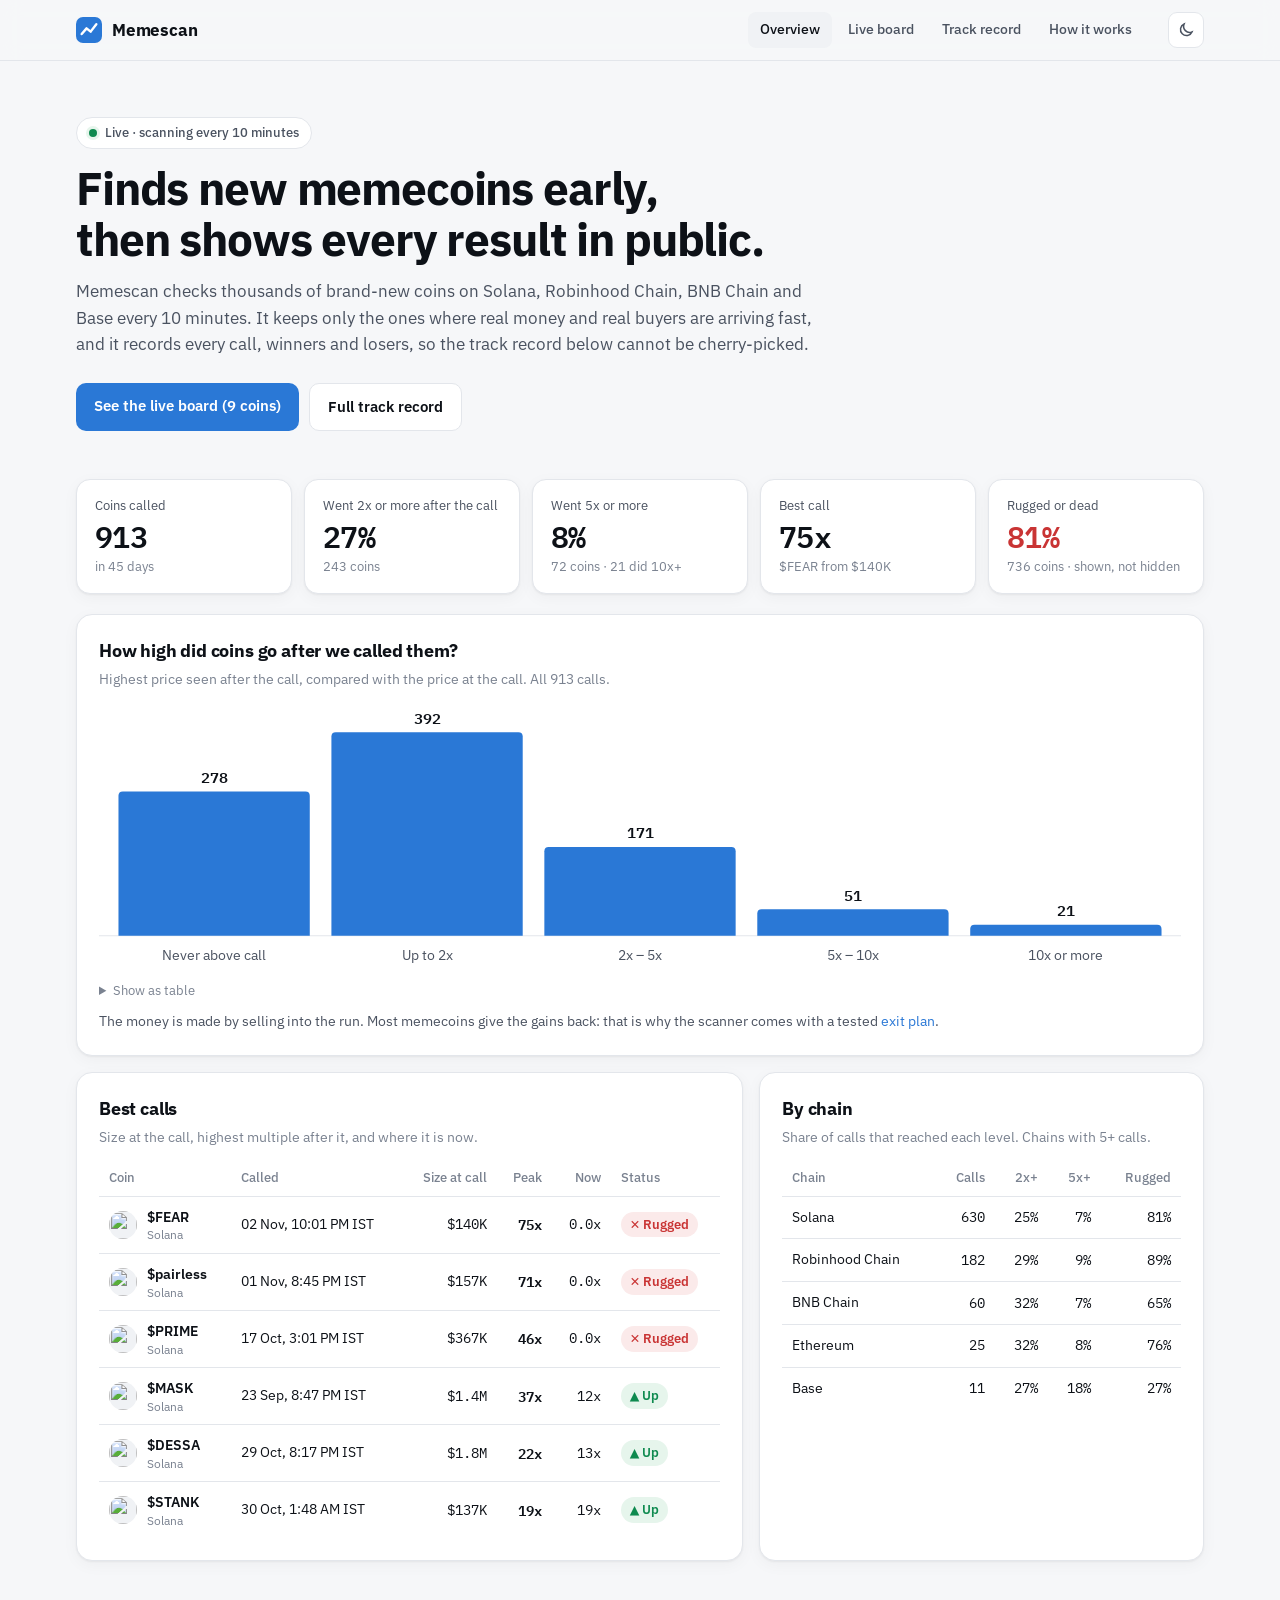
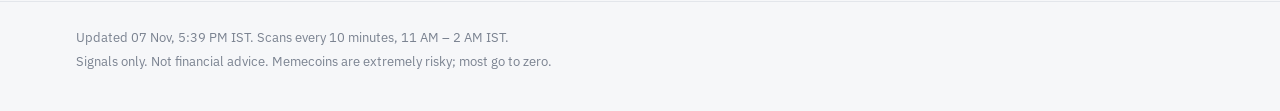
==== commit 979dd2ef: "Website update 2026-11-07 12:11 UTC" ====
--- a/index.html
+++ b/index.html
@@ -23,30 +23,30 @@
   <p class="lede">Memescan checks thousands of brand-new coins on Solana, Robinhood Chain, BNB Chain and Base
   every 10 minutes. It keeps only the ones where real money and real buyers are arriving fast,
   and it records every call, winners and losers, so the track record below cannot be cherry-picked.</p>
-  <div class="cta"><a class="btn" href="board.html">See the live board (7 coins)</a>
+  <div class="cta"><a class="btn" href="board.html">See the live board (9 coins)</a>
   <a class="btn ghost" href="record.html">Full track record</a></div>
 </section>
 
 <section class="tiles">
-  <div class="tile"><span class="k">Coins called</span><span class="v">883</span><span class="h">in 44 days</span></div>
-  <div class="tile"><span class="k">Went 2x or more after the call</span><span class="v">25%</span><span class="h">220 coins</span></div>
-  <div class="tile"><span class="k">Went 5x or more</span><span class="v">8%</span><span class="h">73 coins · 20 did 10x+</span></div>
-  <div class="tile"><span class="k">Best call</span><span class="v">49x</span><span class="h">$Agrippa from $271K</span></div>
-  <div class="tile warn"><span class="k">Rugged or dead</span><span class="v">80%</span><span class="h">705 coins · shown, not hidden</span></div>
+  <div class="tile"><span class="k">Coins called</span><span class="v">913</span><span class="h">in 45 days</span></div>
+  <div class="tile"><span class="k">Went 2x or more after the call</span><span class="v">27%</span><span class="h">243 coins</span></div>
+  <div class="tile"><span class="k">Went 5x or more</span><span class="v">8%</span><span class="h">72 coins · 21 did 10x+</span></div>
+  <div class="tile"><span class="k">Best call</span><span class="v">75x</span><span class="h">$FEAR from $140K</span></div>
+  <div class="tile warn"><span class="k">Rugged or dead</span><span class="v">81%</span><span class="h">736 coins · shown, not hidden</span></div>
 </section>
 
 <section class="panel">
   <div class="ph2"><h2>How high did coins go after we called them?</h2>
-  <p class="sub">Highest price seen after the call, compared with the price at the call. All 883 calls.</p></div>
+  <p class="sub">Highest price seen after the call, compared with the price at the call. All 913 calls.</p></div>
   
 <figure class="chart">
   <svg viewBox="0 0 1000 250" role="img" aria-label="How high calls went after the call">
     <line class="base" x1="0" x2="1000" y1="216" y2="216"/>
-    <g class="bar"><title>Never above call: 302 calls (34%)</title><rect x="8.0" y="28" width="196.8" height="222" fill="transparent"/><path d="M18.0,216 V62.7 Q18.0,58.7 22.0,58.7 H190.8 Q194.8,58.7 194.8,62.7 V216 Z"/><text class="v" x="106.4" y="50.7" text-anchor="middle">302</text><text class="l" x="106.4" y="238" text-anchor="middle">Never above call</text></g><g class="bar"><title>Up to 2x: 361 calls (41%)</title><rect x="204.8" y="28" width="196.8" height="222" fill="transparent"/><path d="M214.8,216 V32.0 Q214.8,28.0 218.8,28.0 H387.6 Q391.6,28.0 391.6,32.0 V216 Z"/><text class="v" x="303.2" y="20.0" text-anchor="middle">361</text><text class="l" x="303.2" y="238" text-anchor="middle">Up to 2x</text></g><g class="bar"><title>2x – 5x: 147 calls (17%)</title><rect x="401.6" y="28" width="196.8" height="222" fill="transparent"/><path d="M411.6,216 V143.4 Q411.6,139.4 415.6,139.4 H584.4 Q588.4,139.4 588.4,143.4 V216 Z"/><text class="v" x="500.0" y="131.4" text-anchor="middle">147</text><text class="l" x="500.0" y="238" text-anchor="middle">2x – 5x</text></g><g class="bar"><title>5x – 10x: 53 calls (6%)</title><rect x="598.4" y="28" width="196.8" height="222" fill="transparent"/><path d="M608.4,216 V192.4 Q608.4,188.4 612.4,188.4 H781.2 Q785.2,188.4 785.2,192.4 V216 Z"/><text class="v" x="696.8" y="180.4" text-anchor="middle">53</text><text class="l" x="696.8" y="238" text-anchor="middle">5x – 10x</text></g><g class="bar"><title>10x or more: 20 calls (2%)</title><rect x="795.2" y="28" width="196.8" height="222" fill="transparent"/><path d="M805.2,216 V209.6 Q805.2,205.6 809.2,205.6 H978.0 Q982.0,205.6 982.0,209.6 V216 Z"/><text class="v" x="893.6" y="197.6" text-anchor="middle">20</text><text class="l" x="893.6" y="238" text-anchor="middle">10x or more</text></g>
+    <g class="bar"><title>Never above call: 278 calls (30%)</title><rect x="8.0" y="28" width="196.8" height="222" fill="transparent"/><path d="M18.0,216 V86.7 Q18.0,82.7 22.0,82.7 H190.8 Q194.8,82.7 194.8,86.7 V216 Z"/><text class="v" x="106.4" y="74.7" text-anchor="middle">278</text><text class="l" x="106.4" y="238" text-anchor="middle">Never above call</text></g><g class="bar"><title>Up to 2x: 392 calls (43%)</title><rect x="204.8" y="28" width="196.8" height="222" fill="transparent"/><path d="M214.8,216 V32.0 Q214.8,28.0 218.8,28.0 H387.6 Q391.6,28.0 391.6,32.0 V216 Z"/><text class="v" x="303.2" y="20.0" text-anchor="middle">392</text><text class="l" x="303.2" y="238" text-anchor="middle">Up to 2x</text></g><g class="bar"><title>2x – 5x: 171 calls (19%)</title><rect x="401.6" y="28" width="196.8" height="222" fill="transparent"/><path d="M411.6,216 V138.0 Q411.6,134.0 415.6,134.0 H584.4 Q588.4,134.0 588.4,138.0 V216 Z"/><text class="v" x="500.0" y="126.0" text-anchor="middle">171</text><text class="l" x="500.0" y="238" text-anchor="middle">2x – 5x</text></g><g class="bar"><title>5x – 10x: 51 calls (6%)</title><rect x="598.4" y="28" width="196.8" height="222" fill="transparent"/><path d="M608.4,216 V195.5 Q608.4,191.5 612.4,191.5 H781.2 Q785.2,191.5 785.2,195.5 V216 Z"/><text class="v" x="696.8" y="183.5" text-anchor="middle">51</text><text class="l" x="696.8" y="238" text-anchor="middle">5x – 10x</text></g><g class="bar"><title>10x or more: 21 calls (2%)</title><rect x="795.2" y="28" width="196.8" height="222" fill="transparent"/><path d="M805.2,216 V209.9 Q805.2,205.9 809.2,205.9 H978.0 Q982.0,205.9 982.0,209.9 V216 Z"/><text class="v" x="893.6" y="197.9" text-anchor="middle">21</text><text class="l" x="893.6" y="238" text-anchor="middle">10x or more</text></g>
   </svg>
   <details class="tableview"><summary>Show as table</summary>
     <table class="tbl small"><thead><tr><th>Highest price after the call</th><th>Calls</th><th>Share</th></tr></thead>
-    <tbody><tr><td>Never above call</td><td>302</td><td>34%</td></tr><tr><td>Up to 2x</td><td>361</td><td>41%</td></tr><tr><td>2x – 5x</td><td>147</td><td>17%</td></tr><tr><td>5x – 10x</td><td>53</td><td>6%</td></tr><tr><td>10x or more</td><td>20</td><td>2%</td></tr></tbody></table></details>
+    <tbody><tr><td>Never above call</td><td>278</td><td>30%</td></tr><tr><td>Up to 2x</td><td>392</td><td>43%</td></tr><tr><td>2x – 5x</td><td>171</td><td>19%</td></tr><tr><td>5x – 10x</td><td>51</td><td>6%</td></tr><tr><td>10x or more</td><td>21</td><td>2%</td></tr></tbody></table></details>
 </figure>
   <p class="note">The money is made by selling into the run. Most memecoins give the gains back:
   that is why the scanner comes with a tested <a href="method.html#exit">exit plan</a>.</p>
@@ -56,16 +56,16 @@
 <section class="panel">
   <div class="ph2"><h2>Best calls</h2><p class="sub">Size at the call, highest multiple after it, and where it is now.</p></div>
   <div class="scroll"><table class="tbl"><thead><tr><th>Coin</th><th>Called</th><th class=num>Size at call</th><th class=num>Peak</th><th class=num>Now</th><th>Status</th></tr></thead>
-  <tbody><tr><td><div class="coin"><img src="https://cdn.dexscreener.com/cms/images/pw6qn8a7rAB1Z5YX?width=800&amp;height=800&amp;quality=95&amp;format=auto" alt="" loading="lazy" width="28" height="28"><div><b><a href="https://dexscreener.com/robinhood/0x541bedd98337d22c46ff8196494f14e7d9922ddedf07b74df44c7020487e5fdf" target="_blank" rel="noopener">$Agrippa</a></b><small>Robinhood Chain</small></div></div></td><td>19 Sep, 2:29 AM IST</td><td class=num>$271K</td><td class='num em'>49x</td><td class=num>1.1x</td><td><span class="st good">▲ Up</span></td></tr><tr><td><div class="coin"><img src="https://cdn.dexscreener.com/cms/images/3p6vItLStpkMc3Xf?width=800&amp;height=800&amp;quality=95&amp;format=auto" alt="" loading="lazy" width="28" height="28"><div><b><a href="https://dexscreener.com/solana/e3uzs2apac4m6cstcezda65yy1orftvhcgotwyejbbzr" target="_blank" rel="noopener">$PRIME</a></b><small>Solana</small></div></div></td><td>17 Oct, 3:01 PM IST</td><td class=num>$367K</td><td class='num em'>46x</td><td class=num>0.0x</td><td><span class="st bad">✕ Rugged</span></td></tr><tr><td><div class="coin"><img src="https://cdn.dexscreener.com/cms/images/PB5UxIQwiLEbEuxL?width=800&amp;height=800&amp;quality=95&amp;format=auto" alt="" loading="lazy" width="28" height="28"><div><b><a href="https://dexscreener.com/solana/4gwh5sakgzoukhhj4rh3p5fmpu6ypuaexv6fah5jqyfm" target="_blank" rel="noopener">$MASK</a></b><small>Solana</small></div></div></td><td>23 Sep, 8:47 PM IST</td><td class=num>$1.4M</td><td class='num em'>37x</td><td class=num>17x</td><td><span class="st good">▲ Up</span></td></tr><tr><td><div class="coin"><img src="https://cdn.dexscreener.com/cms/images/i72iss23fXXtXIxt?width=800&amp;height=800&amp;quality=95&amp;format=auto" alt="" loading="lazy" width="28" height="28"><div><b><a href="https://dexscreener.com/ethereum/0x2b8ad171d60189c01fc571366af9fc5180e5896b41f742d7bbefa6e6f3130b9b" target="_blank" rel="noopener">$SIB</a></b><small>Ethereum</small></div></div></td><td>28 Oct, 11:58 PM IST</td><td class=num>$1.0M</td><td class='num em'>18x</td><td class=num>0.0x</td><td><span class="st bad">✕ Rugged</span></td></tr><tr><td><div class="coin"><img src="https://cdn.dexscreener.com/cms/images/ZMTiF9WiE_9ulpe3?width=800&amp;height=800&amp;quality=95&amp;format=auto" alt="" loading="lazy" width="28" height="28"><div><b><a href="https://dexscreener.com/solana/gghv342shrqm8jiyuhvqtk9giexzfr5dseqwleam2vfc" target="_blank" rel="noopener">$JEANCOIN</a></b><small>Solana</small></div></div></td><td>23 Sep, 11:47 PM IST</td><td class=num>$325K</td><td class='num em'>18x</td><td class=num>0.0x</td><td><span class="st bad">✕ Rugged</span></td></tr><tr><td><div class="coin"><img src="https://cdn.dexscreener.com/cms/images/RISz7ESgru_VHRoq?width=800&amp;height=800&amp;quality=95&amp;format=auto" alt="" loading="lazy" width="28" height="28"><div><b><a href="https://dexscreener.com/solana/gezarkyjgqsjid7m9zg3jkxxfmnhuh8ddzmqupbl7k59" target="_blank" rel="noopener">$LAUNCH</a></b><small>Solana</small></div></div></td><td>25 Oct, 5:56 PM IST</td><td class=num>$217K</td><td class='num em'>18x</td><td class=num>0.2x</td><td><span class="st mid">▼ Down</span></td></tr></tbody></table></div>
+  <tbody><tr><td><div class="coin"><img src="https://cdn.dexscreener.com/cms/images/SG8sNGIdm5T35scu?width=800&amp;height=800&amp;quality=95&amp;format=auto" alt="" loading="lazy" width="28" height="28"><div><b><a href="https://dexscreener.com/solana/bzvn52yur6sxptrfpqr6zdxxsrknkkz4m9wu7tb7koia" target="_blank" rel="noopener">$FEAR</a></b><small>Solana</small></div></div></td><td>02 Nov, 10:01 PM IST</td><td class=num>$140K</td><td class='num em'>75x</td><td class=num>0.0x</td><td><span class="st bad">✕ Rugged</span></td></tr><tr><td><div class="coin"><img src="https://cdn.dexscreener.com/cms/images/9vJ0pwbxsMjMUwBf?width=800&amp;height=800&amp;quality=95&amp;format=auto" alt="" loading="lazy" width="28" height="28"><div><b><a href="https://dexscreener.com/solana/91jcmk7qe49q4bhnftv3ns3ssjj2uzjc2uq7tjajwlmo" target="_blank" rel="noopener">$pairless</a></b><small>Solana</small></div></div></td><td>01 Nov, 8:45 PM IST</td><td class=num>$157K</td><td class='num em'>71x</td><td class=num>0.0x</td><td><span class="st bad">✕ Rugged</span></td></tr><tr><td><div class="coin"><img src="https://cdn.dexscreener.com/cms/images/3p6vItLStpkMc3Xf?width=800&amp;height=800&amp;quality=95&amp;format=auto" alt="" loading="lazy" width="28" height="28"><div><b><a href="https://dexscreener.com/solana/e3uzs2apac4m6cstcezda65yy1orftvhcgotwyejbbzr" target="_blank" rel="noopener">$PRIME</a></b><small>Solana</small></div></div></td><td>17 Oct, 3:01 PM IST</td><td class=num>$367K</td><td class='num em'>46x</td><td class=num>0.0x</td><td><span class="st bad">✕ Rugged</span></td></tr><tr><td><div class="coin"><img src="https://cdn.dexscreener.com/cms/images/PB5UxIQwiLEbEuxL?width=800&amp;height=800&amp;quality=95&amp;format=auto" alt="" loading="lazy" width="28" height="28"><div><b><a href="https://dexscreener.com/solana/4gwh5sakgzoukhhj4rh3p5fmpu6ypuaexv6fah5jqyfm" target="_blank" rel="noopener">$MASK</a></b><small>Solana</small></div></div></td><td>23 Sep, 8:47 PM IST</td><td class=num>$1.4M</td><td class='num em'>37x</td><td class=num>12x</td><td><span class="st good">▲ Up</span></td></tr><tr><td><div class="coin"><img src="https://cdn.dexscreener.com/cms/images/HmECRYytNn0hGid_?width=800&amp;height=800&amp;quality=95&amp;format=auto" alt="" loading="lazy" width="28" height="28"><div><b><a href="https://dexscreener.com/solana/dextcer4k9dwbxtmu8znvvwgevvmvhmb183pf2xxzwvh" target="_blank" rel="noopener">$DESSA</a></b><small>Solana</small></div></div></td><td>29 Oct, 8:17 PM IST</td><td class=num>$1.8M</td><td class='num em'>22x</td><td class=num>13x</td><td><span class="st good">▲ Up</span></td></tr><tr><td><div class="coin"><img src="https://cdn.dexscreener.com/cms/images/xOljTGtIz_HUn9dG?width=800&amp;height=800&amp;quality=95&amp;format=auto" alt="" loading="lazy" width="28" height="28"><div><b><a href="https://dexscreener.com/solana/6hyfmye2byyscterqueckhihq5x9j2wd2z9watdwy38n" target="_blank" rel="noopener">$STANK</a></b><small>Solana</small></div></div></td><td>30 Oct, 1:48 AM IST</td><td class=num>$137K</td><td class='num em'>19x</td><td class=num>19x</td><td><span class="st good">▲ Up</span></td></tr></tbody></table></div>
 </section>
 <section class="panel">
   <div class="ph2"><h2>By chain</h2><p class="sub">Share of calls that reached each level. Chains with 5+ calls.</p></div>
   <div class="scroll"><table class="tbl"><thead><tr><th>Chain</th><th class=num>Calls</th><th class=num>2x+</th><th class=num>5x+</th><th class=num>Rugged</th></tr></thead>
-  <tbody><tr><td>Solana</td><td class=num>566</td><td class=num>24%</td><td class=num>7%</td><td class=num>80%</td></tr><tr><td>Robinhood Chain</td><td class=num>219</td><td class=num>27%</td><td class=num>10%</td><td class=num>86%</td></tr><tr><td>BNB Chain</td><td class=num>59</td><td class=num>27%</td><td class=num>10%</td><td class=num>64%</td></tr><tr><td>Ethereum</td><td class=num>21</td><td class=num>19%</td><td class=num>10%</td><td class=num>71%</td></tr><tr><td>Base</td><td class=num>9</td><td class=num>44%</td><td class=num>33%</td><td class=num>33%</td></tr><tr><td>Arc</td><td class=num>7</td><td class=num>0%</td><td class=num>0%</td><td class=num>86%</td></tr></tbody></table></div>
+  <tbody><tr><td>Solana</td><td class=num>630</td><td class=num>25%</td><td class=num>7%</td><td class=num>81%</td></tr><tr><td>Robinhood Chain</td><td class=num>182</td><td class=num>29%</td><td class=num>9%</td><td class=num>89%</td></tr><tr><td>BNB Chain</td><td class=num>60</td><td class=num>32%</td><td class=num>7%</td><td class=num>65%</td></tr><tr><td>Ethereum</td><td class=num>25</td><td class=num>32%</td><td class=num>8%</td><td class=num>76%</td></tr><tr><td>Base</td><td class=num>11</td><td class=num>27%</td><td class=num>18%</td><td class=num>27%</td></tr></tbody></table></div>
 </section>
 </div></main>
 <footer class="foot"><div class="wrap">
-  <p>Updated 31 Oct, 9:00 PM IST. Scans every 10 minutes, 11 AM – 2 AM IST.</p>
+  <p>Updated 07 Nov, 5:39 PM IST. Scans every 10 minutes, 11 AM – 2 AM IST.</p>
   <p>Signals only. Not financial advice. Memecoins are extremely risky; most go to zero.</p>
 </div></footer>
 <script>
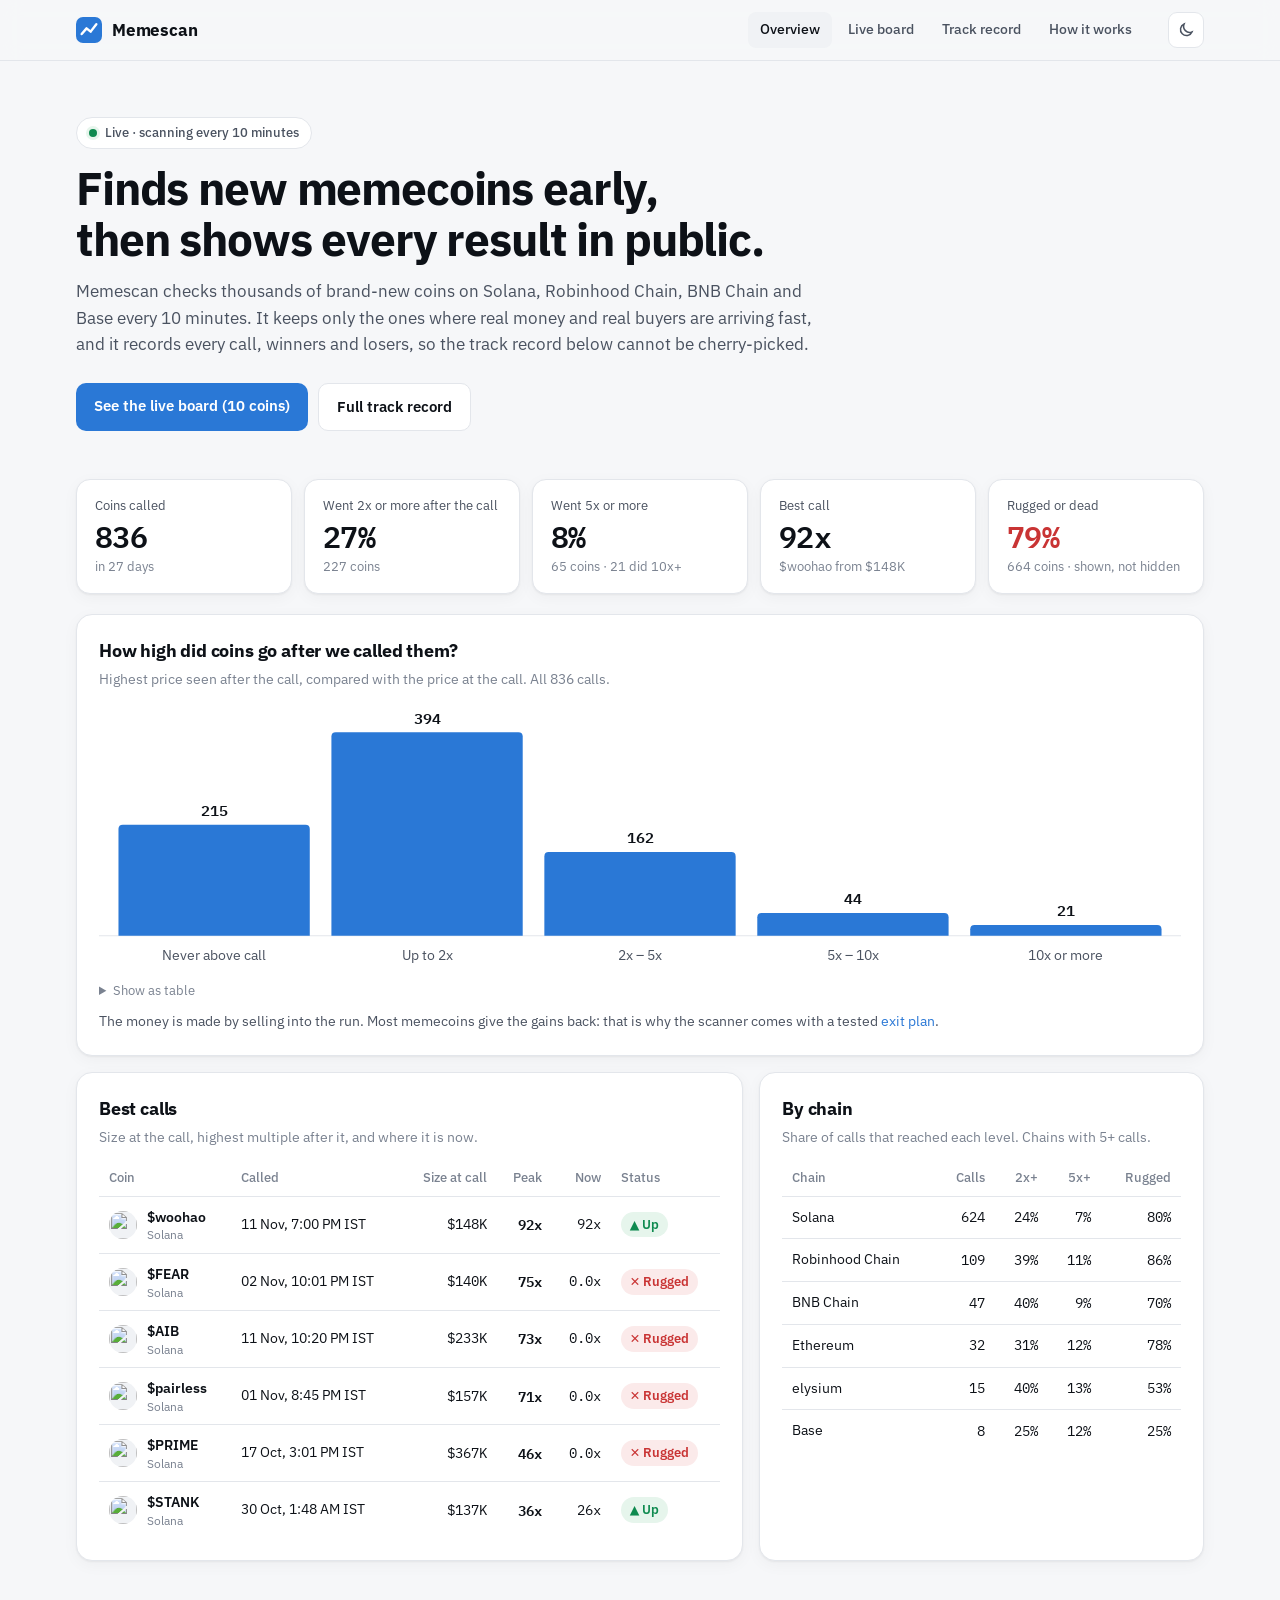
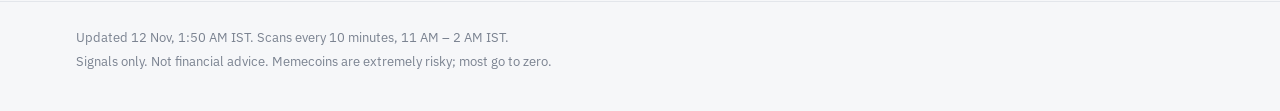
==== commit cbfeb614: "Website update 2026-11-11 20:23 UTC" ====
--- a/index.html
+++ b/index.html
@@ -23,30 +23,30 @@
   <p class="lede">Memescan checks thousands of brand-new coins on Solana, Robinhood Chain, BNB Chain and Base
   every 10 minutes. It keeps only the ones where real money and real buyers are arriving fast,
   and it records every call, winners and losers, so the track record below cannot be cherry-picked.</p>
-  <div class="cta"><a class="btn" href="board.html">See the live board (9 coins)</a>
+  <div class="cta"><a class="btn" href="board.html">See the live board (10 coins)</a>
   <a class="btn ghost" href="record.html">Full track record</a></div>
 </section>
 
 <section class="tiles">
-  <div class="tile"><span class="k">Coins called</span><span class="v">913</span><span class="h">in 45 days</span></div>
-  <div class="tile"><span class="k">Went 2x or more after the call</span><span class="v">27%</span><span class="h">243 coins</span></div>
-  <div class="tile"><span class="k">Went 5x or more</span><span class="v">8%</span><span class="h">72 coins · 21 did 10x+</span></div>
-  <div class="tile"><span class="k">Best call</span><span class="v">75x</span><span class="h">$FEAR from $140K</span></div>
-  <div class="tile warn"><span class="k">Rugged or dead</span><span class="v">81%</span><span class="h">736 coins · shown, not hidden</span></div>
+  <div class="tile"><span class="k">Coins called</span><span class="v">836</span><span class="h">in 27 days</span></div>
+  <div class="tile"><span class="k">Went 2x or more after the call</span><span class="v">27%</span><span class="h">227 coins</span></div>
+  <div class="tile"><span class="k">Went 5x or more</span><span class="v">8%</span><span class="h">65 coins · 21 did 10x+</span></div>
+  <div class="tile"><span class="k">Best call</span><span class="v">92x</span><span class="h">$woohao from $148K</span></div>
+  <div class="tile warn"><span class="k">Rugged or dead</span><span class="v">79%</span><span class="h">664 coins · shown, not hidden</span></div>
 </section>
 
 <section class="panel">
   <div class="ph2"><h2>How high did coins go after we called them?</h2>
-  <p class="sub">Highest price seen after the call, compared with the price at the call. All 913 calls.</p></div>
+  <p class="sub">Highest price seen after the call, compared with the price at the call. All 836 calls.</p></div>
   
 <figure class="chart">
   <svg viewBox="0 0 1000 250" role="img" aria-label="How high calls went after the call">
     <line class="base" x1="0" x2="1000" y1="216" y2="216"/>
-    <g class="bar"><title>Never above call: 278 calls (30%)</title><rect x="8.0" y="28" width="196.8" height="222" fill="transparent"/><path d="M18.0,216 V86.7 Q18.0,82.7 22.0,82.7 H190.8 Q194.8,82.7 194.8,86.7 V216 Z"/><text class="v" x="106.4" y="74.7" text-anchor="middle">278</text><text class="l" x="106.4" y="238" text-anchor="middle">Never above call</text></g><g class="bar"><title>Up to 2x: 392 calls (43%)</title><rect x="204.8" y="28" width="196.8" height="222" fill="transparent"/><path d="M214.8,216 V32.0 Q214.8,28.0 218.8,28.0 H387.6 Q391.6,28.0 391.6,32.0 V216 Z"/><text class="v" x="303.2" y="20.0" text-anchor="middle">392</text><text class="l" x="303.2" y="238" text-anchor="middle">Up to 2x</text></g><g class="bar"><title>2x – 5x: 171 calls (19%)</title><rect x="401.6" y="28" width="196.8" height="222" fill="transparent"/><path d="M411.6,216 V138.0 Q411.6,134.0 415.6,134.0 H584.4 Q588.4,134.0 588.4,138.0 V216 Z"/><text class="v" x="500.0" y="126.0" text-anchor="middle">171</text><text class="l" x="500.0" y="238" text-anchor="middle">2x – 5x</text></g><g class="bar"><title>5x – 10x: 51 calls (6%)</title><rect x="598.4" y="28" width="196.8" height="222" fill="transparent"/><path d="M608.4,216 V195.5 Q608.4,191.5 612.4,191.5 H781.2 Q785.2,191.5 785.2,195.5 V216 Z"/><text class="v" x="696.8" y="183.5" text-anchor="middle">51</text><text class="l" x="696.8" y="238" text-anchor="middle">5x – 10x</text></g><g class="bar"><title>10x or more: 21 calls (2%)</title><rect x="795.2" y="28" width="196.8" height="222" fill="transparent"/><path d="M805.2,216 V209.9 Q805.2,205.9 809.2,205.9 H978.0 Q982.0,205.9 982.0,209.9 V216 Z"/><text class="v" x="893.6" y="197.9" text-anchor="middle">21</text><text class="l" x="893.6" y="238" text-anchor="middle">10x or more</text></g>
+    <g class="bar"><title>Never above call: 215 calls (26%)</title><rect x="8.0" y="28" width="196.8" height="222" fill="transparent"/><path d="M18.0,216 V117.4 Q18.0,113.4 22.0,113.4 H190.8 Q194.8,113.4 194.8,117.4 V216 Z"/><text class="v" x="106.4" y="105.4" text-anchor="middle">215</text><text class="l" x="106.4" y="238" text-anchor="middle">Never above call</text></g><g class="bar"><title>Up to 2x: 394 calls (47%)</title><rect x="204.8" y="28" width="196.8" height="222" fill="transparent"/><path d="M214.8,216 V32.0 Q214.8,28.0 218.8,28.0 H387.6 Q391.6,28.0 391.6,32.0 V216 Z"/><text class="v" x="303.2" y="20.0" text-anchor="middle">394</text><text class="l" x="303.2" y="238" text-anchor="middle">Up to 2x</text></g><g class="bar"><title>2x – 5x: 162 calls (19%)</title><rect x="401.6" y="28" width="196.8" height="222" fill="transparent"/><path d="M411.6,216 V142.7 Q411.6,138.7 415.6,138.7 H584.4 Q588.4,138.7 588.4,142.7 V216 Z"/><text class="v" x="500.0" y="130.7" text-anchor="middle">162</text><text class="l" x="500.0" y="238" text-anchor="middle">2x – 5x</text></g><g class="bar"><title>5x – 10x: 44 calls (5%)</title><rect x="598.4" y="28" width="196.8" height="222" fill="transparent"/><path d="M608.4,216 V199.0 Q608.4,195.0 612.4,195.0 H781.2 Q785.2,195.0 785.2,199.0 V216 Z"/><text class="v" x="696.8" y="187.0" text-anchor="middle">44</text><text class="l" x="696.8" y="238" text-anchor="middle">5x – 10x</text></g><g class="bar"><title>10x or more: 21 calls (3%)</title><rect x="795.2" y="28" width="196.8" height="222" fill="transparent"/><path d="M805.2,216 V210.0 Q805.2,206.0 809.2,206.0 H978.0 Q982.0,206.0 982.0,210.0 V216 Z"/><text class="v" x="893.6" y="198.0" text-anchor="middle">21</text><text class="l" x="893.6" y="238" text-anchor="middle">10x or more</text></g>
   </svg>
   <details class="tableview"><summary>Show as table</summary>
     <table class="tbl small"><thead><tr><th>Highest price after the call</th><th>Calls</th><th>Share</th></tr></thead>
-    <tbody><tr><td>Never above call</td><td>278</td><td>30%</td></tr><tr><td>Up to 2x</td><td>392</td><td>43%</td></tr><tr><td>2x – 5x</td><td>171</td><td>19%</td></tr><tr><td>5x – 10x</td><td>51</td><td>6%</td></tr><tr><td>10x or more</td><td>21</td><td>2%</td></tr></tbody></table></details>
+    <tbody><tr><td>Never above call</td><td>215</td><td>26%</td></tr><tr><td>Up to 2x</td><td>394</td><td>47%</td></tr><tr><td>2x – 5x</td><td>162</td><td>19%</td></tr><tr><td>5x – 10x</td><td>44</td><td>5%</td></tr><tr><td>10x or more</td><td>21</td><td>3%</td></tr></tbody></table></details>
 </figure>
   <p class="note">The money is made by selling into the run. Most memecoins give the gains back:
   that is why the scanner comes with a tested <a href="method.html#exit">exit plan</a>.</p>
@@ -56,16 +56,16 @@
 <section class="panel">
   <div class="ph2"><h2>Best calls</h2><p class="sub">Size at the call, highest multiple after it, and where it is now.</p></div>
   <div class="scroll"><table class="tbl"><thead><tr><th>Coin</th><th>Called</th><th class=num>Size at call</th><th class=num>Peak</th><th class=num>Now</th><th>Status</th></tr></thead>
-  <tbody><tr><td><div class="coin"><img src="https://cdn.dexscreener.com/cms/images/SG8sNGIdm5T35scu?width=800&amp;height=800&amp;quality=95&amp;format=auto" alt="" loading="lazy" width="28" height="28"><div><b><a href="https://dexscreener.com/solana/bzvn52yur6sxptrfpqr6zdxxsrknkkz4m9wu7tb7koia" target="_blank" rel="noopener">$FEAR</a></b><small>Solana</small></div></div></td><td>02 Nov, 10:01 PM IST</td><td class=num>$140K</td><td class='num em'>75x</td><td class=num>0.0x</td><td><span class="st bad">✕ Rugged</span></td></tr><tr><td><div class="coin"><img src="https://cdn.dexscreener.com/cms/images/9vJ0pwbxsMjMUwBf?width=800&amp;height=800&amp;quality=95&amp;format=auto" alt="" loading="lazy" width="28" height="28"><div><b><a href="https://dexscreener.com/solana/91jcmk7qe49q4bhnftv3ns3ssjj2uzjc2uq7tjajwlmo" target="_blank" rel="noopener">$pairless</a></b><small>Solana</small></div></div></td><td>01 Nov, 8:45 PM IST</td><td class=num>$157K</td><td class='num em'>71x</td><td class=num>0.0x</td><td><span class="st bad">✕ Rugged</span></td></tr><tr><td><div class="coin"><img src="https://cdn.dexscreener.com/cms/images/3p6vItLStpkMc3Xf?width=800&amp;height=800&amp;quality=95&amp;format=auto" alt="" loading="lazy" width="28" height="28"><div><b><a href="https://dexscreener.com/solana/e3uzs2apac4m6cstcezda65yy1orftvhcgotwyejbbzr" target="_blank" rel="noopener">$PRIME</a></b><small>Solana</small></div></div></td><td>17 Oct, 3:01 PM IST</td><td class=num>$367K</td><td class='num em'>46x</td><td class=num>0.0x</td><td><span class="st bad">✕ Rugged</span></td></tr><tr><td><div class="coin"><img src="https://cdn.dexscreener.com/cms/images/PB5UxIQwiLEbEuxL?width=800&amp;height=800&amp;quality=95&amp;format=auto" alt="" loading="lazy" width="28" height="28"><div><b><a href="https://dexscreener.com/solana/4gwh5sakgzoukhhj4rh3p5fmpu6ypuaexv6fah5jqyfm" target="_blank" rel="noopener">$MASK</a></b><small>Solana</small></div></div></td><td>23 Sep, 8:47 PM IST</td><td class=num>$1.4M</td><td class='num em'>37x</td><td class=num>12x</td><td><span class="st good">▲ Up</span></td></tr><tr><td><div class="coin"><img src="https://cdn.dexscreener.com/cms/images/HmECRYytNn0hGid_?width=800&amp;height=800&amp;quality=95&amp;format=auto" alt="" loading="lazy" width="28" height="28"><div><b><a href="https://dexscreener.com/solana/dextcer4k9dwbxtmu8znvvwgevvmvhmb183pf2xxzwvh" target="_blank" rel="noopener">$DESSA</a></b><small>Solana</small></div></div></td><td>29 Oct, 8:17 PM IST</td><td class=num>$1.8M</td><td class='num em'>22x</td><td class=num>13x</td><td><span class="st good">▲ Up</span></td></tr><tr><td><div class="coin"><img src="https://cdn.dexscreener.com/cms/images/xOljTGtIz_HUn9dG?width=800&amp;height=800&amp;quality=95&amp;format=auto" alt="" loading="lazy" width="28" height="28"><div><b><a href="https://dexscreener.com/solana/6hyfmye2byyscterqueckhihq5x9j2wd2z9watdwy38n" target="_blank" rel="noopener">$STANK</a></b><small>Solana</small></div></div></td><td>30 Oct, 1:48 AM IST</td><td class=num>$137K</td><td class='num em'>19x</td><td class=num>19x</td><td><span class="st good">▲ Up</span></td></tr></tbody></table></div>
+  <tbody><tr><td><div class="coin"><img src="https://cdn.dexscreener.com/cms/images/5HKQVtbd3w3GBklf?width=800&amp;height=800&amp;quality=95&amp;format=auto" alt="" loading="lazy" width="28" height="28"><div><b><a href="https://dexscreener.com/solana/d5ysmfk2rzjm2sw4d6zx9ge6jnnfmhphb6jpf6ndu7xl" target="_blank" rel="noopener">$woohao</a></b><small>Solana</small></div></div></td><td>11 Nov, 7:00 PM IST</td><td class=num>$148K</td><td class='num em'>92x</td><td class=num>92x</td><td><span class="st good">▲ Up</span></td></tr><tr><td><div class="coin"><img src="https://cdn.dexscreener.com/cms/images/SG8sNGIdm5T35scu?width=800&amp;height=800&amp;quality=95&amp;format=auto" alt="" loading="lazy" width="28" height="28"><div><b><a href="https://dexscreener.com/solana/bzvn52yur6sxptrfpqr6zdxxsrknkkz4m9wu7tb7koia" target="_blank" rel="noopener">$FEAR</a></b><small>Solana</small></div></div></td><td>02 Nov, 10:01 PM IST</td><td class=num>$140K</td><td class='num em'>75x</td><td class=num>0.0x</td><td><span class="st bad">✕ Rugged</span></td></tr><tr><td><div class="coin"><img src="https://cdn.dexscreener.com/cms/images/k81a6ucItnByviQ0?width=800&amp;height=800&amp;quality=95&amp;format=auto" alt="" loading="lazy" width="28" height="28"><div><b><a href="https://dexscreener.com/solana/bbxe4fwwzyy3qznixzcm5dj3wnglbzuaeo5qgnp1asnw" target="_blank" rel="noopener">$AIB</a></b><small>Solana</small></div></div></td><td>11 Nov, 10:20 PM IST</td><td class=num>$233K</td><td class='num em'>73x</td><td class=num>0.0x</td><td><span class="st bad">✕ Rugged</span></td></tr><tr><td><div class="coin"><img src="https://cdn.dexscreener.com/cms/images/9vJ0pwbxsMjMUwBf?width=800&amp;height=800&amp;quality=95&amp;format=auto" alt="" loading="lazy" width="28" height="28"><div><b><a href="https://dexscreener.com/solana/91jcmk7qe49q4bhnftv3ns3ssjj2uzjc2uq7tjajwlmo" target="_blank" rel="noopener">$pairless</a></b><small>Solana</small></div></div></td><td>01 Nov, 8:45 PM IST</td><td class=num>$157K</td><td class='num em'>71x</td><td class=num>0.0x</td><td><span class="st bad">✕ Rugged</span></td></tr><tr><td><div class="coin"><img src="https://cdn.dexscreener.com/cms/images/3p6vItLStpkMc3Xf?width=800&amp;height=800&amp;quality=95&amp;format=auto" alt="" loading="lazy" width="28" height="28"><div><b><a href="https://dexscreener.com/solana/e3uzs2apac4m6cstcezda65yy1orftvhcgotwyejbbzr" target="_blank" rel="noopener">$PRIME</a></b><small>Solana</small></div></div></td><td>17 Oct, 3:01 PM IST</td><td class=num>$367K</td><td class='num em'>46x</td><td class=num>0.0x</td><td><span class="st bad">✕ Rugged</span></td></tr><tr><td><div class="coin"><img src="https://cdn.dexscreener.com/cms/images/xOljTGtIz_HUn9dG?width=800&amp;height=800&amp;quality=95&amp;format=auto" alt="" loading="lazy" width="28" height="28"><div><b><a href="https://dexscreener.com/solana/6hyfmye2byyscterqueckhihq5x9j2wd2z9watdwy38n" target="_blank" rel="noopener">$STANK</a></b><small>Solana</small></div></div></td><td>30 Oct, 1:48 AM IST</td><td class=num>$137K</td><td class='num em'>36x</td><td class=num>26x</td><td><span class="st good">▲ Up</span></td></tr></tbody></table></div>
 </section>
 <section class="panel">
   <div class="ph2"><h2>By chain</h2><p class="sub">Share of calls that reached each level. Chains with 5+ calls.</p></div>
   <div class="scroll"><table class="tbl"><thead><tr><th>Chain</th><th class=num>Calls</th><th class=num>2x+</th><th class=num>5x+</th><th class=num>Rugged</th></tr></thead>
-  <tbody><tr><td>Solana</td><td class=num>630</td><td class=num>25%</td><td class=num>7%</td><td class=num>81%</td></tr><tr><td>Robinhood Chain</td><td class=num>182</td><td class=num>29%</td><td class=num>9%</td><td class=num>89%</td></tr><tr><td>BNB Chain</td><td class=num>60</td><td class=num>32%</td><td class=num>7%</td><td class=num>65%</td></tr><tr><td>Ethereum</td><td class=num>25</td><td class=num>32%</td><td class=num>8%</td><td class=num>76%</td></tr><tr><td>Base</td><td class=num>11</td><td class=num>27%</td><td class=num>18%</td><td class=num>27%</td></tr></tbody></table></div>
+  <tbody><tr><td>Solana</td><td class=num>624</td><td class=num>24%</td><td class=num>7%</td><td class=num>80%</td></tr><tr><td>Robinhood Chain</td><td class=num>109</td><td class=num>39%</td><td class=num>11%</td><td class=num>86%</td></tr><tr><td>BNB Chain</td><td class=num>47</td><td class=num>40%</td><td class=num>9%</td><td class=num>70%</td></tr><tr><td>Ethereum</td><td class=num>32</td><td class=num>31%</td><td class=num>12%</td><td class=num>78%</td></tr><tr><td>elysium</td><td class=num>15</td><td class=num>40%</td><td class=num>13%</td><td class=num>53%</td></tr><tr><td>Base</td><td class=num>8</td><td class=num>25%</td><td class=num>12%</td><td class=num>25%</td></tr></tbody></table></div>
 </section>
 </div></main>
 <footer class="foot"><div class="wrap">
-  <p>Updated 07 Nov, 5:39 PM IST. Scans every 10 minutes, 11 AM – 2 AM IST.</p>
+  <p>Updated 12 Nov, 1:50 AM IST. Scans every 10 minutes, 11 AM – 2 AM IST.</p>
   <p>Signals only. Not financial advice. Memecoins are extremely risky; most go to zero.</p>
 </div></footer>
 <script>
